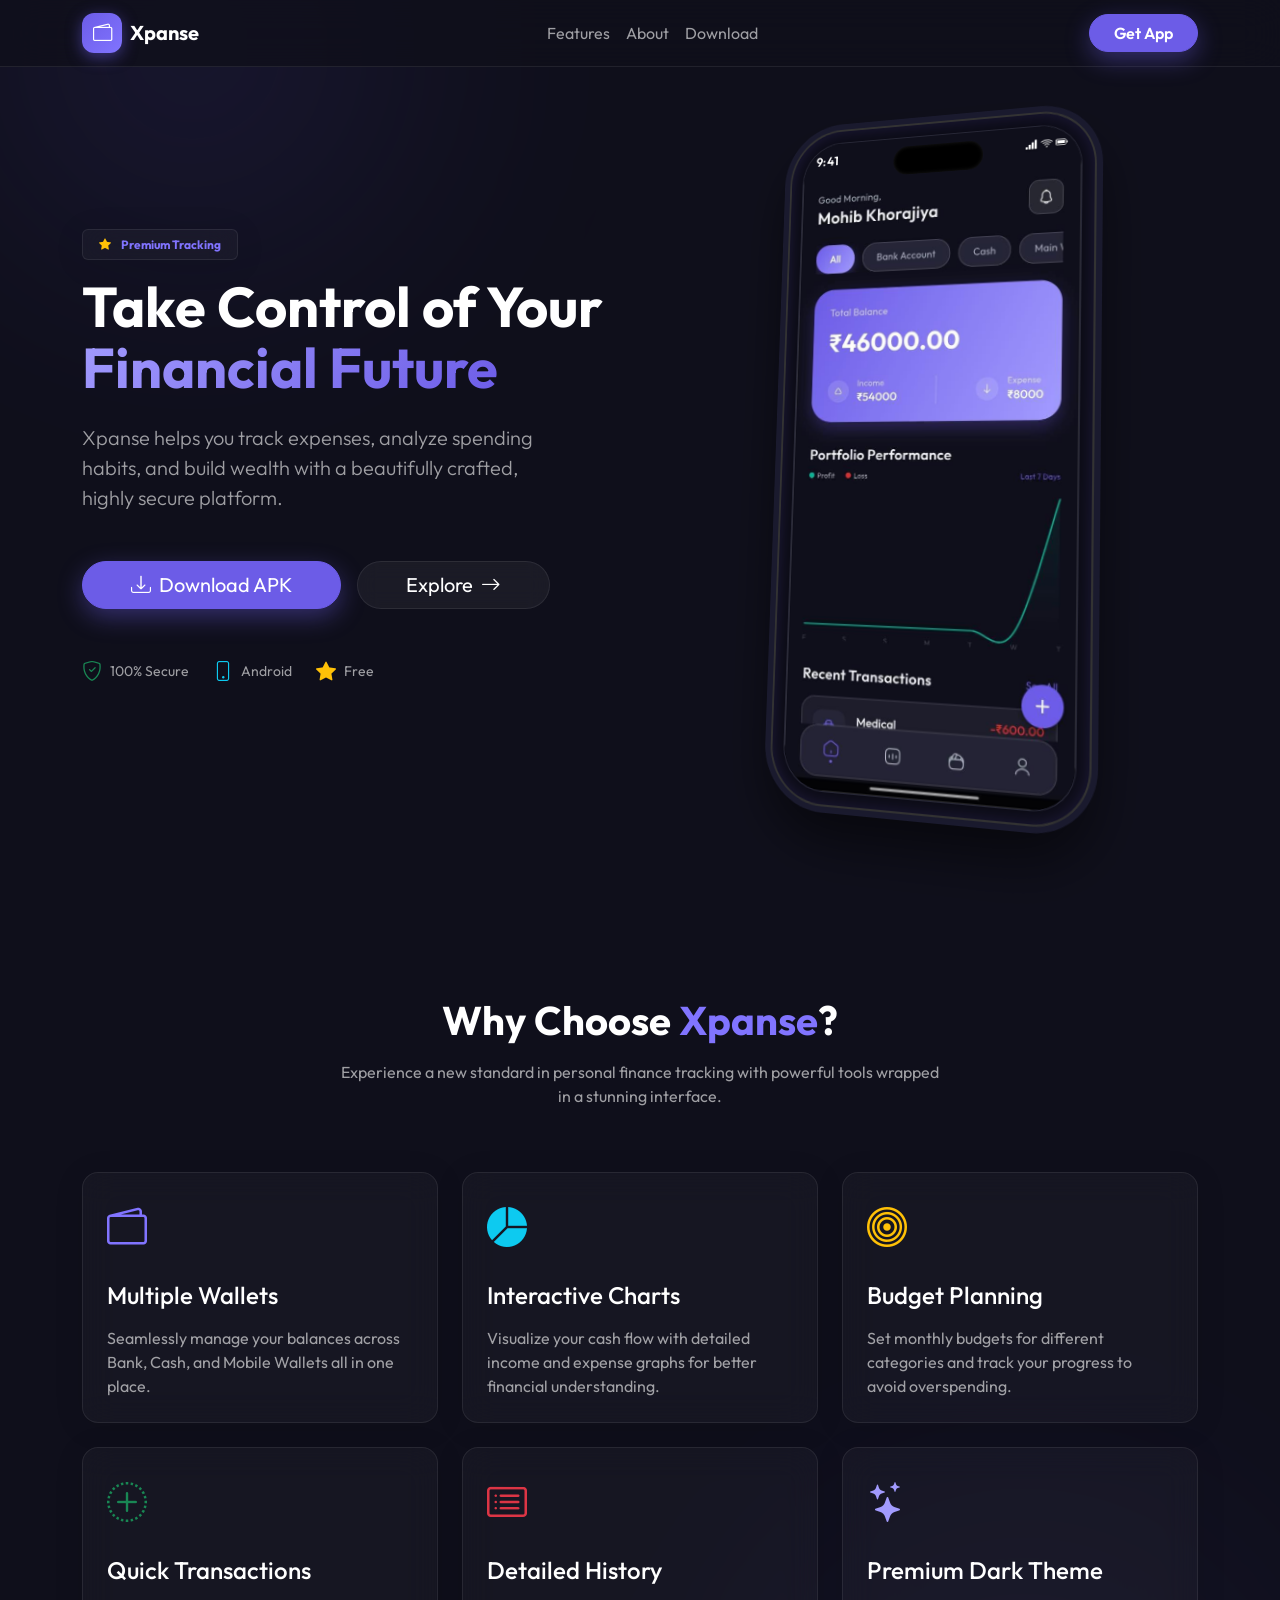
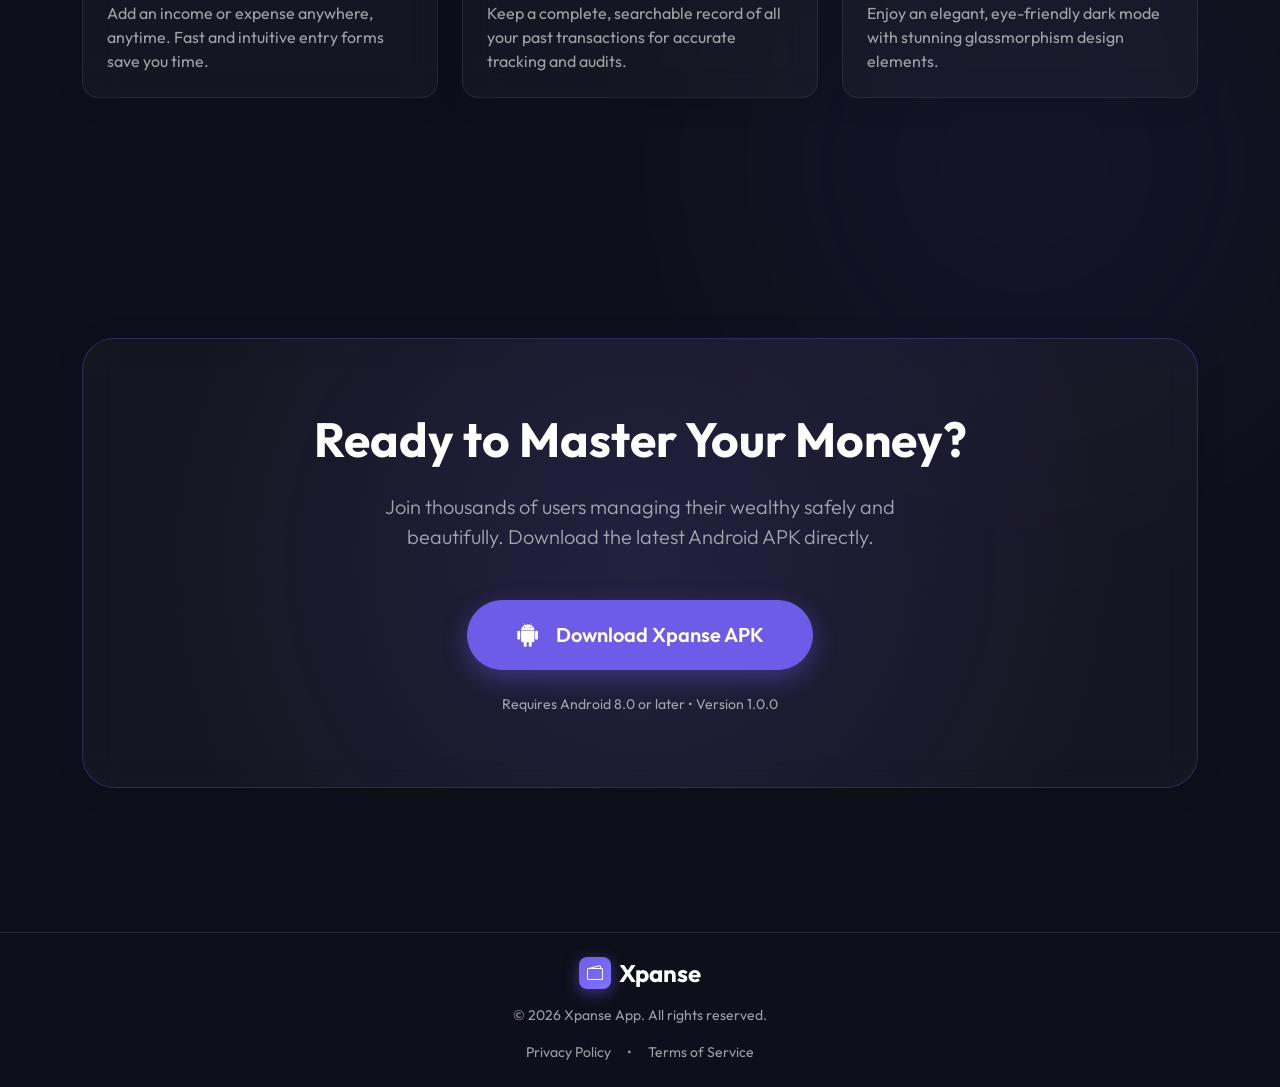
==== index.html @ da86050f "some mobiile screen chenges" ====
<!DOCTYPE html>
<html lang="en">

<head>
    <meta charset="UTF-8">
    <meta name="viewport" content="width=device-width, initial-scale=1.0">
    <title>Xpanse - Premium Expense Tracker</title>
    <meta name="description"
        content="Download Xpanse - The ultimate secure, dark-themed, glassmorphic expense tracker app.">

    <!-- Google Fonts -->
    <link rel="preconnect" href="https://fonts.googleapis.com">
    <link rel="preconnect" href="https://fonts.gstatic.com" crossorigin>
    <link href="https://fonts.googleapis.com/css2?family=Outfit:wght@300;400;500;600;700;800&display=swap"
        rel="stylesheet">

    <!-- Bootstrap CSS -->
    <link href="https://cdn.jsdelivr.net/npm/bootstrap@5.3.2/dist/css/bootstrap.min.css" rel="stylesheet">

    <!-- Bootstrap Icons -->
    <link rel="stylesheet" href="https://cdn.jsdelivr.net/npm/bootstrap-icons@1.11.1/font/bootstrap-icons.css">

    <!-- Custom CSS -->
    <link rel="stylesheet" href="style.css">
</head>

<body>

    <!-- Ambient Background Effects -->
    <div class="ambient-glow glow-1"></div>
    <div class="ambient-glow glow-2"></div>

    <!-- Navbar -->
    <nav class="navbar navbar-expand-lg navbar-dark fixed-top glass-navbar">
        <div class="container">
            <a class="navbar-brand fw-bold text-white d-flex align-items-center gap-2" href="#">
                <div class="brand-icon">
                    <i class="bi bi-wallet2"></i>
                </div>
                Xpanse
            </a>
            <button class="navbar-toggler custom-toggler" type="button" data-bs-toggle="collapse"
                data-bs-target="#navbarNav">
                <i class="bi bi-list text-white fs-3"></i>
            </button>
            <div class="collapse navbar-collapse" id="navbarNav">
                <ul class="navbar-nav mx-auto">
                    <li class="nav-item">
                        <a class="nav-link text-white-50 hover-white" href="#features">Features</a>
                    </li>
                    <li class="nav-item">
                        <a class="nav-link text-white-50 hover-white" href="#about">About</a>
                    </li>
                    <li class="nav-item">
                        <a class="nav-link text-white-50 hover-white" href="#download">Download</a>
                    </li>
                </ul>
                <a href="#download" class="btn btn-primary btn-glow rounded-pill px-4 fw-semibold">Get App</a>
            </div>
        </div>
    </nav>

    <!-- Hero Section -->
    <section class="hero-section d-flex align-items-center">
        <div class="container pt-5 mt-5">
            <div class="row align-items-center g-5">
                <div class="col-lg-6 hero-content reveal-left">
                    <span class="badge glass-badge mb-3 px-3 py-2 text-primary-accent"><i
                            class="bi bi-star-fill text-warning me-2"></i> Premium Tracking</span>
                    <h1 class="display-4 fw-bolder text-white mb-4 line-height-tight">
                        Take Control of Your <span class="text-gradient">Financial Future</span>
                    </h1>
                    <p class="lead text-white-50 mb-5 pe-lg-5">
                        Xpanse helps you track expenses, analyze spending habits, and build wealth with a beautifully
                        crafted, highly secure platform.
                    </p>
                    <div class="d-flex flex-wrap gap-3">
                        <a href="Xpanse Apk file/Xpanse.apk" download="Xpanse.apk"
                            class="btn btn-primary btn-glow btn-lg rounded-pill px-5 d-flex align-items-center gap-2">
                            <i class="bi bi-download"></i> Download APK
                        </a>
                        <a href="#features"
                            class="btn btn-glass btn-lg rounded-pill px-5 d-flex align-items-center gap-2 text-white">
                            Explore <i class="bi bi-arrow-right"></i>
                        </a>
                    </div>
                    <div class="mt-5 d-flex align-items-center gap-4 text-white-50 small">
                        <div class="d-flex align-items-center gap-2">
                            <i class="bi bi-shield-check fs-5 text-success"></i> 100% Secure
                        </div>
                        <div class="d-flex align-items-center gap-2">
                            <i class="bi bi-phone fs-5 text-info"></i> Android
                        </div>
                        <div class="d-flex align-items-center gap-2">
                            <i class="bi bi-star-fill fs-5 text-warning"></i> Free
                        </div>
                    </div>
                </div>

                <div class="col-lg-6 hero-mockup reveal-right">
                    <!-- CSS Mockup Phone -->
                    <div class="phone-mockup mx-auto">
                        <div class="phone-screen glass-card d-flex flex-column">
                            <!-- iOS Status Bar - 3 column layout: Time | [Island Gap] | Icons -->
                            <div class="ios-status-bar position-absolute w-100 top-0 start-0 z-3">
                                <span class="sb-time fw-semibold text-white">9:41</span>
                                <span class="sb-island-gap"></span>
                                <div class="sb-icons d-flex align-items-center gap-1 text-white">
                                    <i class="bi bi-reception-4"></i>
                                    <i class="bi bi-wifi"></i>
                                    <i class="bi bi-battery-full"></i>
                                </div>
                            </div>
                            <!-- Slideshow Container -->
                            <div class="slideshow-container w-100 h-100 position-relative">
                                <img src="Xpanse.photos/1page.jpeg" alt="Dashboard"
                                    class="mockup-img active w-100 h-100 object-fit-cover position-absolute top-0 start-0">
                                <img src="Xpanse.photos/2page.jpeg" alt="Analytics"
                                    class="mockup-img w-100 h-100 object-fit-cover position-absolute top-0 start-0">
                                <img src="Xpanse.photos/3page.jpeg" alt="Transactions"
                                    class="mockup-img w-100 h-100 object-fit-cover position-absolute top-0 start-0">
                                <img src="Xpanse.photos/4page.jpeg" alt="Settings"
                                    class="mockup-img w-100 h-100 object-fit-cover position-absolute top-0 start-0">
                            </div>
                        </div>
                    </div>
                </div>
            </div>
        </div>
    </section>

    <!-- Features Section -->
    <section id="features" class="py-5">
        <div class="container py-5">
            <div class="text-center mb-5 reveal-up">
                <h2 class="display-6 fw-bold text-white mb-3">Why Choose <span
                        class="text-primary-accent">Xpanse</span>?</h2>
                <p class="text-white-50 mx-auto" style="max-width: 600px;">Experience a new standard in personal finance
                    tracking with powerful tools wrapped in a stunning interface.</p>
            </div>

            <div class="row g-4 pt-3">
                <!-- Feature 1 -->
                <div class="col-md-6 col-lg-4 reveal-up" style="transition-delay: 100ms;">
                    <div class="glass-card feature-card h-100 p-4 rounded-4">
                        <div class="feature-icon mb-4 text-primary-accent">
                            <i class="bi bi-wallet2"></i>
                        </div>
                        <h4 class="text-white mb-3">Multiple Wallets</h4>
                        <p class="text-white-50 mb-0">Seamlessly manage your balances across Bank, Cash, and Mobile
                            Wallets all in one place.</p>
                    </div>
                </div>

                <!-- Feature 2 -->
                <div class="col-md-6 col-lg-4 reveal-up" style="transition-delay: 200ms;">
                    <div class="glass-card feature-card h-100 p-4 rounded-4">
                        <div class="feature-icon mb-4 text-info">
                            <i class="bi bi-pie-chart-fill"></i>
                        </div>
                        <h4 class="text-white mb-3">Interactive Charts</h4>
                        <p class="text-white-50 mb-0">Visualize your cash flow with detailed income and expense graphs
                            for better financial understanding.</p>
                    </div>
                </div>

                <!-- Feature 3 -->
                <div class="col-md-6 col-lg-4 reveal-up" style="transition-delay: 300ms;">
                    <div class="glass-card feature-card h-100 p-4 rounded-4">
                        <div class="feature-icon mb-4 text-warning">
                            <i class="bi bi-bullseye"></i>
                        </div>
                        <h4 class="text-white mb-3">Budget Planning</h4>
                        <p class="text-white-50 mb-0">Set monthly budgets for different categories and track your
                            progress to avoid overspending.</p>
                    </div>
                </div>

                <!-- Feature 4 -->
                <div class="col-md-6 col-lg-4 reveal-up" style="transition-delay: 400ms;">
                    <div class="glass-card feature-card h-100 p-4 rounded-4">
                        <div class="feature-icon mb-4 text-success">
                            <i class="bi bi-plus-circle-dotted"></i>
                        </div>
                        <h4 class="text-white mb-3">Quick Transactions</h4>
                        <p class="text-white-50 mb-0">Add an income or expense anywhere, anytime. Fast and intuitive
                            entry forms save you time.</p>
                    </div>
                </div>

                <!-- Feature 5 -->
                <div class="col-md-6 col-lg-4 reveal-up" style="transition-delay: 500ms;">
                    <div class="glass-card feature-card h-100 p-4 rounded-4">
                        <div class="feature-icon mb-4 text-danger">
                            <i class="bi bi-card-list"></i>
                        </div>
                        <h4 class="text-white mb-3">Detailed History</h4>
                        <p class="text-white-50 mb-0">Keep a complete, searchable record of all your past transactions
                            for accurate tracking and audits.</p>
                    </div>
                </div>

                <!-- Feature 6 -->
                <div class="col-md-6 col-lg-4 reveal-up" style="transition-delay: 600ms;">
                    <div class="glass-card feature-card h-100 p-4 rounded-4">
                        <div class="feature-icon mb-4 text-purple">
                            <i class="bi bi-stars"></i>
                        </div>
                        <h4 class="text-white mb-3">Premium Dark Theme</h4>
                        <p class="text-white-50 mb-0">Enjoy an elegant, eye-friendly dark mode with stunning
                            glassmorphism design elements.</p>
                    </div>
                </div>
            </div>
        </div>
    </section>

    <!-- Download Section -->
    <section id="download" class="py-5 my-5">
        <div class="container py-5 text-center reveal-up">
            <div class="glass-card p-5 rounded-5 position-relative overflow-hidden download-card">
                <div class="glow-bg position-absolute"></div>
                <div class="position-relative z-1 pt-4 pb-4">
                    <h2 class="display-5 fw-bold text-white mb-4">Ready to Master Your Money?</h2>
                    <p class="text-white-50 lead mx-auto mb-5" style="max-width: 600px;">
                        Join thousands of users managing their wealthy safely and beautifully. Download the latest
                        Android APK directly.
                    </p>
                    <!-- Download Link (Place your Xpanse.apk in the same folder) -->
                    <a href="Xpanse Apk file/Xpanse.apk"
                        class="btn btn-primary btn-glow btn-lg rounded-pill px-5 py-3 fs-5 fw-semibold d-inline-flex align-items-center gap-3"
                        download="Xpanse.apk">
                        <i class="bi bi-android2 fs-4"></i> Download Xpanse APK
                    </a>
                    <p class="text-white-50 small mt-4 mb-0">Requires Android 8.0 or later • Version 1.0.0</p>
                </div>
            </div>
        </div>
    </section>

    <!-- Footer -->
    <footer class="py-4 border-top border-white-10">
        <div class="container text-center">
            <div class="d-flex align-items-center justify-content-center gap-2 mb-3">
                <div class="brand-icon small">
                    <i class="bi bi-wallet2"></i>
                </div>
                <h4 class="text-white fw-bold mb-0">Xpanse</h4>
            </div>
            <p class="text-white-50 mb-3 small">&copy;
                <script>document.write(new Date().getFullYear())</script> Xpanse App. All rights reserved.
            </p>
            <div class="d-flex justify-content-center gap-3">
                <a href="#" class="text-white-50 hover-white text-decoration-none small">Privacy Policy</a>
                <span class="text-white-50 small">•</span>
                <a href="#" class="text-white-50 hover-white text-decoration-none small">Terms of Service</a>
            </div>
        </div>
    </footer>

    <!-- Bootstrap JS Bundle -->
    <script src="https://cdn.jsdelivr.net/npm/bootstrap@5.3.2/dist/js/bootstrap.bundle.min.js"></script>

    <!-- Custom JS -->
    <script src="script.js"></script>
</body>

</html>
---- style.css ----
/* 
   Xpanse Theme Custom CSS 
   - Dark Theme with Glassmorphism
   - Primary: #6C5CE7
   - Background: #0F0F1B
*/

:root {
    --primary: #6C5CE7;
    --primary-rgb: 108, 92, 231;
    --primary-accent: #8174ff;
    --bg-color: #0F0F1B;
    --card-bg: rgba(255, 255, 255, 0.03);
    --card-border: rgba(255, 255, 255, 0.08);
    --text-main: #FFFFFF;
    --text-muted: rgba(255, 255, 255, 0.6);

    --success: #00b894;
    --danger: #d63031;
    --warning: #fdcb6e;
    --info: #00cec9;
    --purple: #a29bfe;
}

body {
    background-color: var(--bg-color);
    color: var(--text-main);
    font-family: 'Outfit', sans-serif;
    overflow-x: hidden;
    position: relative;
    scroll-behavior: smooth;
}

/* Ambient Glow Effects */
.ambient-glow {
    position: absolute;
    border-radius: 50%;
    filter: blur(120px);
    z-index: -1;
    opacity: 0.5;
    pointer-events: none;
}

.glow-1 {
    top: -10%;
    left: -10%;
    width: 50vw;
    height: 50vw;
    background: radial-gradient(circle, rgba(108, 92, 231, 0.3) 0%, rgba(15, 15, 27, 0) 70%);
}

.glow-2 {
    bottom: 20%;
    right: -10%;
    width: 60vw;
    height: 60vw;
    background: radial-gradient(circle, rgba(108, 92, 231, 0.2) 0%, rgba(15, 15, 27, 0) 70%);
}

/* Typography & Helpers */
.text-primary-accent {
    color: var(--primary-accent) !important;
}

.text-purple {
    color: var(--purple) !important;
}

.bg-primary-subtle {
    background-color: rgba(108, 92, 231, 0.1) !important;
}

.bg-success-subtle {
    background-color: rgba(0, 184, 148, 0.1) !important;
}

.bg-danger-subtle {
    background-color: rgba(214, 48, 49, 0.1) !important;
}

.bg-purple-subtle {
    background-color: rgba(162, 155, 254, 0.1) !important;
}

.text-gradient {
    background: linear-gradient(135deg, #a29bfe 0%, var(--primary) 100%);
    -webkit-background-clip: text;
    -webkit-text-fill-color: transparent;
    background-clip: text;
}

.line-height-tight {
    line-height: 1.1;
}

.hover-white:hover {
    color: #fff !important;
}

.text-white-50 {
    color: var(--text-muted) !important;
}

.border-white-10 {
    border-color: rgba(255, 255, 255, 0.1) !important;
}

/* Buttons & Glass Elements */
.btn-primary {
    background-color: var(--primary);
    border-color: var(--primary);
}

.btn-primary:hover {
    background-color: var(--primary-accent);
    border-color: var(--primary-accent);
    transform: translateY(-2px);
}

.btn-glow {
    box-shadow: 0 8px 25px rgba(var(--primary-rgb), 0.4);
    transition: all 0.3s cubic-bezier(0.25, 0.8, 0.25, 1);
}

.btn-glow:hover {
    box-shadow: 0 12px 35px rgba(var(--primary-rgb), 0.6);
}

.btn-glass {
    background: rgba(255, 255, 255, 0.05);
    backdrop-filter: blur(10px);
    border: 1px solid var(--card-border);
    transition: all 0.3s ease;
}

.btn-glass:hover {
    background: rgba(255, 255, 255, 0.1);
    transform: translateY(-2px);
}

.glass-navbar {
    background: rgba(15, 15, 27, 0.8);
    backdrop-filter: blur(20px);
    border-bottom: 1px solid var(--card-border);
    transition: all 0.3s ease;
}

.glass-card,
.glass-panel,
.glass-badge {
    background: var(--card-bg);
    backdrop-filter: blur(16px);
    -webkit-backdrop-filter: blur(16px);
    border: 1px solid var(--card-border);
    box-shadow: 0 4px 30px rgba(0, 0, 0, 0.1);
}

.brand-icon {
    width: 40px;
    height: 40px;
    border-radius: 12px;
    background: linear-gradient(135deg, var(--primary) 0%, var(--primary-accent) 100%);
    display: flex;
    align-items: center;
    justify-content: center;
    font-size: 1.2rem;
    color: white;
    box-shadow: 0 4px 15px rgba(var(--primary-rgb), 0.5);
}

.brand-icon.small {
    width: 32px;
    height: 32px;
    font-size: 1rem;
    border-radius: 8px;
}

/* Feature Cards */
.feature-card {
    transition: all 0.4s cubic-bezier(0.25, 0.8, 0.25, 1);
    cursor: default;
}

.feature-card:hover {
    transform: translateY(-10px);
    border-color: rgba(var(--primary-rgb), 0.3);
    background: rgba(255, 255, 255, 0.05);
    box-shadow: 0 15px 35px rgba(var(--primary-rgb), 0.15);
}

.feature-icon {
    font-size: 2.5rem;
}

/* Icons */
.icon-box {
    width: 48px;
    height: 48px;
    border-radius: 14px;
    display: flex;
    align-items: center;
    justify-content: center;
    font-size: 1.3rem;
}

.icon-box-small {
    width: 32px;
    height: 32px;
    border-radius: 10px;
    display: flex;
    align-items: center;
    justify-content: center;
    font-size: 1rem;
}

/* iPhone 16 Pro Mockup Styling */
.hero-section {
    min-height: 100vh;
    padding-bottom: 5rem;
}

.phone-mockup {
    position: relative;
    /* Adjusted aspect ratio for iPhone (approx 19.5:9) */
    width: 320px;
    height: 693px;
    border-radius: 55px;
    /* Softer radius for newer iPhones */
    background-color: #0b0b14;
    padding: 12px;
    box-shadow:
        0 0 0 2px #333,
        0 0 0 8px #1a1a2e,
        0 30px 60px rgba(0, 0, 0, 0.6),
        inset 0 0 20px rgba(108, 92, 231, 0.2);
    transform: perspective(1000px) rotateY(-15deg) rotateX(5deg);
    transform-style: preserve-3d;
    transition: transform 0.5s ease;
}

.phone-mockup:hover {
    transform: perspective(1000px) rotateY(0deg) rotateX(0deg);
}

/* Dynamic Island / Notch for iPhone 16 Pro */
.phone-mockup::before {
    content: '';
    position: absolute;
    top: 22px;
    /* Set inside screen slightly */
    left: 50%;
    transform: translateX(-50%);
    width: 95px;
    height: 30px;
    background: #000;
    border-radius: 20px;
    z-index: 10;
    box-shadow: inset 0px 0px 4px rgba(255, 255, 255, 0.1);
}

.phone-screen {
    width: 100%;
    height: 100%;
    border-radius: 43px;
    /* Slightly inner curve fitting the outer bezel */
    overflow: hidden;
    background: #151525;
    position: relative;
    display: flex;
    align-items: center;
    justify-content: center;
}

/* iOS Status Bar - 3-column grid: Time | Island Gap | Icons */
.ios-status-bar {
    z-index: 20;
    pointer-events: none;
    background-color: #0F0F1B;
    height: 38px;
    display: grid;
    grid-template-columns: 1fr auto 1fr;
    align-items: center;
    padding: 0 14px;
}

/* Left: Time */
.sb-time {
    font-size: 0.82rem;
    text-align: left;
    letter-spacing: 0.03em;
}

/* Center: Empty space reserved for Dynamic Island */
.sb-island-gap {
    width: 96px;
    /* wider than the ::before notch (95px) */
    display: block;
}

/* Right: Network / WiFi / Battery */
.sb-icons {
    justify-content: flex-end;
    font-size: 0.72rem;
    gap: 3px !important;
}

.sb-icons i {
    font-size: 0.78rem;
    filter: drop-shadow(0 1px 1px rgba(0, 0, 0, 0.4));
}

/* Slideshow Container */
.slideshow-container {
    border-radius: 43px;
    /* Match inner screen curve */
    overflow: hidden;
    background: #000;
    /* Behind images just in case */
    display: flex;
}

.mockup-img {
    opacity: 0;
    transition: opacity 1s cubic-bezier(0.25, 0.8, 0.25, 1);
    z-index: 1;
    object-fit: cover !important;
    height: calc(100% - 32px) !important;
    /* Scale down height by notch */
    top: 32px !important;
    /* Push image down below the notch/bar */
    border-bottom-left-radius: 43px;
    border-bottom-right-radius: 43px;
}

.mockup-img.active {
    opacity: 1;
    z-index: 2;
}

.profile-pic {
    width: 45px;
    height: 45px;
    border-radius: 50%;
    background: url('https://i.pravatar.cc/100') center/cover;
    border: 2px solid var(--primary);
}

.app-content {
    background: #0b0b14;
    overflow-y: auto;
}

.transaction-item {
    padding: 12px;
    border-radius: 16px;
    background: rgba(255, 255, 255, 0.02);
    border: 1px solid transparent;
    transition: all 0.3s ease;
}

.transaction-item:active {
    background: rgba(255, 255, 255, 0.05);
    border-color: var(--card-border);
}

.app-nav {
    background: rgba(21, 21, 37, 0.95);
    backdrop-filter: blur(10px);
    border-top: 1px solid var(--card-border);
    position: relative;
    z-index: 5;
}

.nav-fab {
    width: 50px;
    height: 50px;
    border-radius: 50%;
    background: var(--primary);
    display: flex;
    align-items: center;
    justify-content: center;
    margin-top: -20px;
    cursor: pointer;
}

.shadow-glow {
    box-shadow: 0 5px 20px rgba(var(--primary-rgb), 0.5);
}

/* Download Card */
.download-card {
    border-color: rgba(108, 92, 231, 0.3) !important;
}

.download-card .glow-bg {
    top: 50%;
    left: 50%;
    transform: translate(-50%, -50%);
    width: 100%;
    height: 100%;
    background: radial-gradient(circle, rgba(108, 92, 231, 0.15) 0%, rgba(15, 15, 27, 0) 80%);
    z-index: 0;
}

/* Scroll Animations */
.reveal-up {
    opacity: 0;
    transform: translateY(40px);
    transition: all 0.8s cubic-bezier(0.25, 0.8, 0.25, 1);
}

.reveal-left {
    opacity: 0;
    transform: translateX(-40px);
    transition: all 0.8s cubic-bezier(0.25, 0.8, 0.25, 1);
}

.reveal-right {
    opacity: 0;
    transform: translateX(40px);
    transition: all 0.8s cubic-bezier(0.25, 0.8, 0.25, 1);
}

.reveal-up.active,
.reveal-left.active,
.reveal-right.active {
    opacity: 1;
    transform: translate(0);
}

/* Custom Toggler */
.custom-toggler {
    border: 1px solid rgba(255, 255, 255, 0.2) !important;
    background: rgba(255, 255, 255, 0.05) !important;
    padding: 4px 8px !important;
    border-radius: 8px !important;
    box-shadow: none !important;
}

.custom-toggler:active,
.custom-toggler:focus {
    background: rgba(255, 255, 255, 0.1) !important;
}

/* Responsive adjustments */

/* Large tablets and smaller desktops (< 1200px) */
@media (max-width: 1199px) {
    .phone-mockup {
        width: 290px;
        height: 628px;
    }
}

/* Tablets and below (< 992px) */
@media (max-width: 991px) {
    .hero-section {
        text-align: center;
        padding-top: 1rem;
        padding-bottom: 1rem;
        min-height: auto;
    }

    .hero-content .d-flex {
        justify-content: center;
    }

    .hero-content .mt-5.d-flex {
        justify-content: center;
        flex-wrap: wrap;
        gap: 1rem !important;
    }

    .hero-content p.lead {
        max-width: 520px;
        margin-left: auto;
        margin-right: auto;
    }

    .hero-mockup {
        display: flex;
        justify-content: center;
    }

    .phone-mockup {
        margin-top: 2rem;
        width: 260px;
        height: 563px;
        transform: perspective(1000px) rotateY(0deg) rotateX(0deg) !important;
    }

    .phone-mockup::before {
        width: 80px;
        height: 26px;
        top: 19px;
        border-radius: 16px;
    }

    .ios-status-bar {
        height: 30px;
    }

    .phone-mockup:hover {
        transform: none !important;
    }
}

/* Large mobile phones (< 768px) */
@media (max-width: 767px) {
    .hero-section {
        min-height: auto;
        padding-top: 1rem;
        padding-bottom: 2rem;
    }

    h1.display-4 {
        font-size: 2.2rem;
    }

    .hero-content .btn-lg {
        padding-left: 1.5rem !important;
        padding-right: 1.5rem !important;
        font-size: 0.95rem;
    }

    .phone-mockup {
        width: 240px;
        height: 520px;
        border-radius: 42px;
        padding: 8px;
        /* Balanced realistic border */
        box-shadow:
            0 0 0 2px #333,
            0 20px 40px rgba(0, 0, 0, 0.4);
        background: #000;
    }

    .phone-mockup::before {
        width: 72px;
        height: 22px;
        top: 17px;
        border-radius: 13px;
    }

    .ios-status-bar {
        height: 28px;
    }

    .ios-status-bar .time,
    .ios-status-bar .status-icons {
        font-size: 0.7rem;
    }

    .mockup-img {
        top: 28px !important;
        height: calc(100% - 28px) !important;
    }

    .phone-screen {
        border-radius: 33px;
    }

    .slideshow-container {
        border-radius: 33px;
    }

    /* Features section */
    .feature-card {
        padding: 1.5rem !important;
    }

    .feature-icon {
        font-size: 2rem;
    }

    /* Download section */
    #download .glass-card {
        padding: 2.5rem 1.5rem !important;
    }

    #download h2.display-5 {
        font-size: 1.8rem;
    }

    #download .btn-lg {
        font-size: 1rem;
        padding: 0.75rem 2rem !important;
    }

    /* Navbar */
    .navbar-collapse {
        background: rgba(15, 15, 27, 0.97);
        backdrop-filter: blur(20px);
        padding: 1.5rem;
        border-radius: 16px;
        margin-top: 0.75rem;
        border: 1px solid rgba(255, 255, 255, 0.08);
    }

    .navbar-nav {
        margin-bottom: 1rem;
        gap: 0.25rem;
    }

    .navbar-nav .nav-link {
        padding: 0.5rem 1rem;
        border-radius: 8px;
    }

    .navbar-nav .nav-link:hover {
        background: rgba(255, 255, 255, 0.06);
    }
}

/* Small phones (< 480px) */
@media (max-width: 479px) {
    h1.display-4 {
        font-size: 1.9rem;
    }

    .hero-content .badge {
        font-size: 0.75rem;
    }

    .phone-mockup {
        width: 210px;
        height: 455px;
        border-radius: 35px;
        padding: 6px;
        /* Balanced border */
        box-shadow:
            0 0 0 1.5px #333,
            0 15px 30px rgba(0, 0, 0, 0.4);
        background: #000;
    }

    .phone-screen {
        border-radius: 32px;
    }

    .slideshow-container {
        border-radius: 32px;
    }

    .phone-mockup::before {
        width: 70px;
        height: 23px;
        top: 16px;
    }

    .ios-status-bar {
        height: 28px;
    }

    .mockup-img {
        top: 28px !important;
        height: calc(100% - 28px) !important;
    }

    /* Buttons stacked on very small screens */
    .hero-content .d-flex.flex-wrap {
        flex-direction: column;
        align-items: center;
    }

    .hero-content .btn {
        width: 100%;
        justify-content: center;
        max-width: 260px;
    }

    .brand-icon {
        width: 34px;
        height: 34px;
        font-size: 1rem;
    }
}
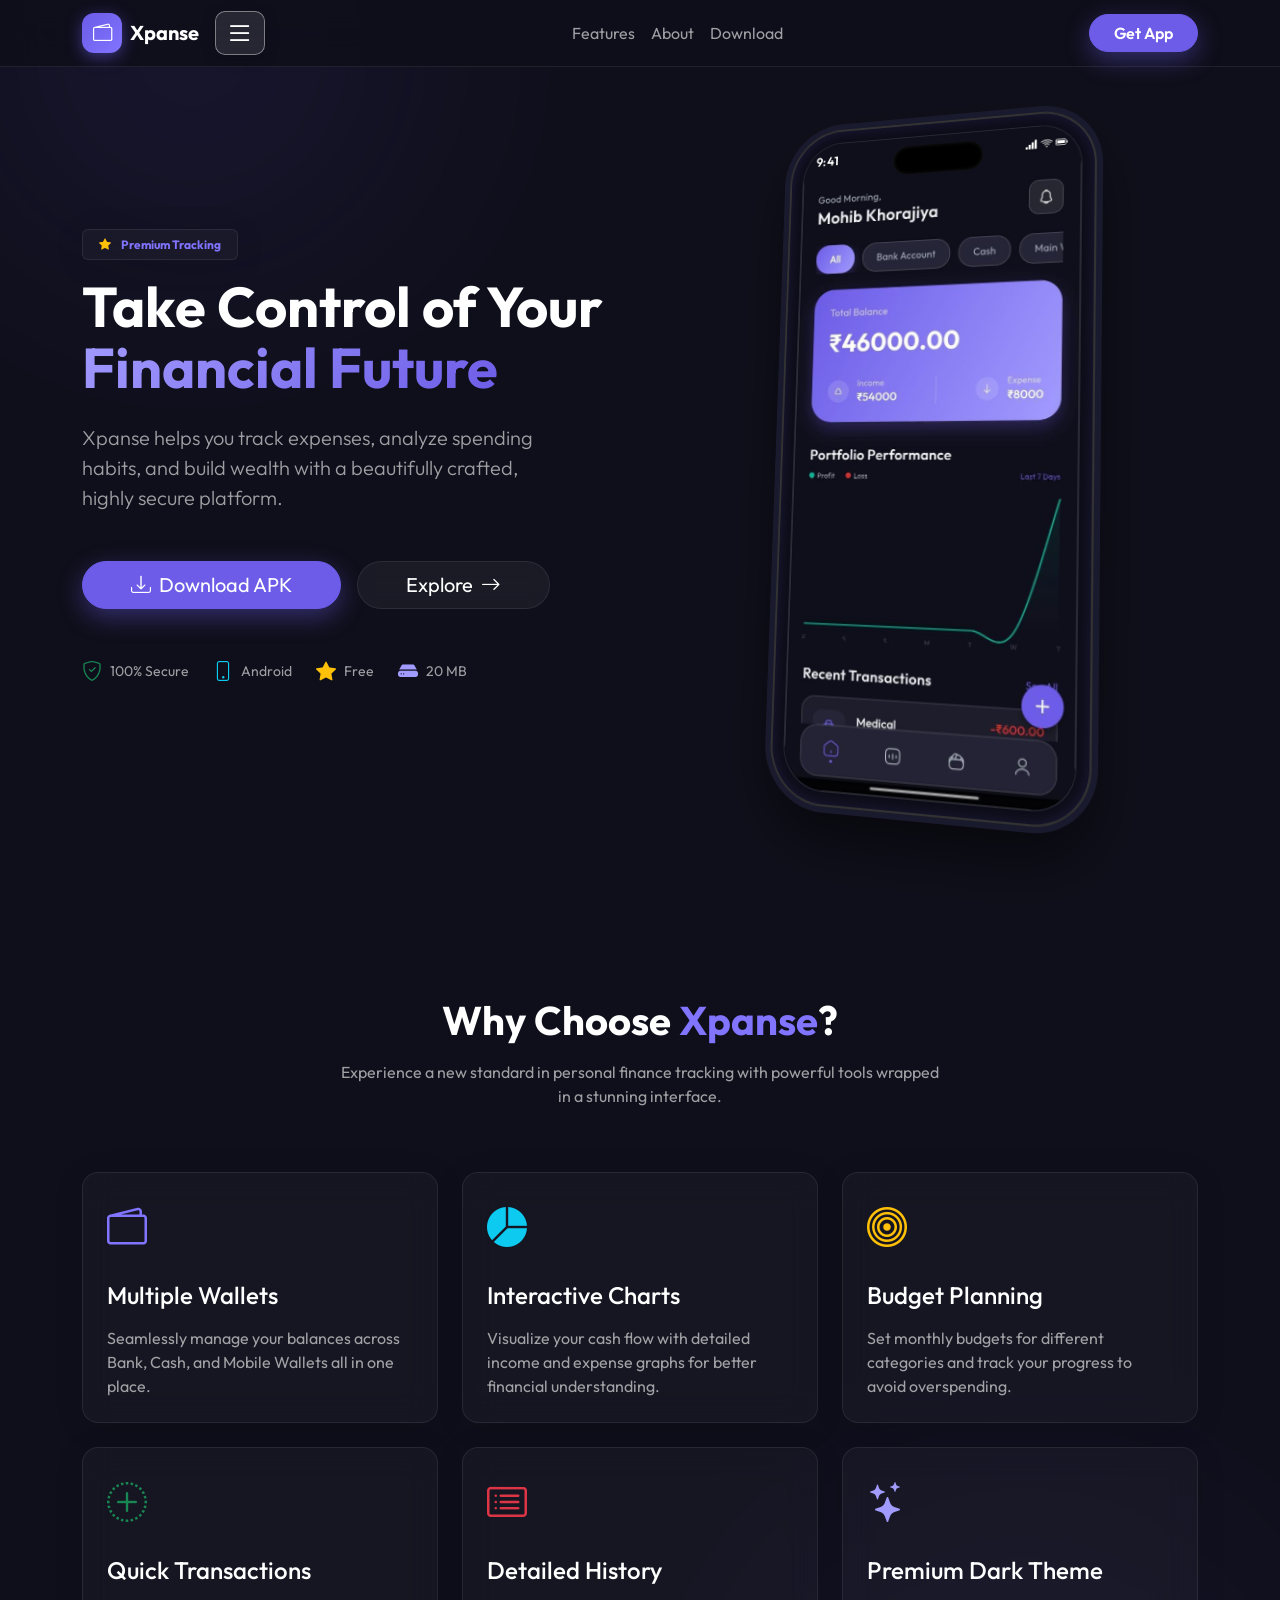
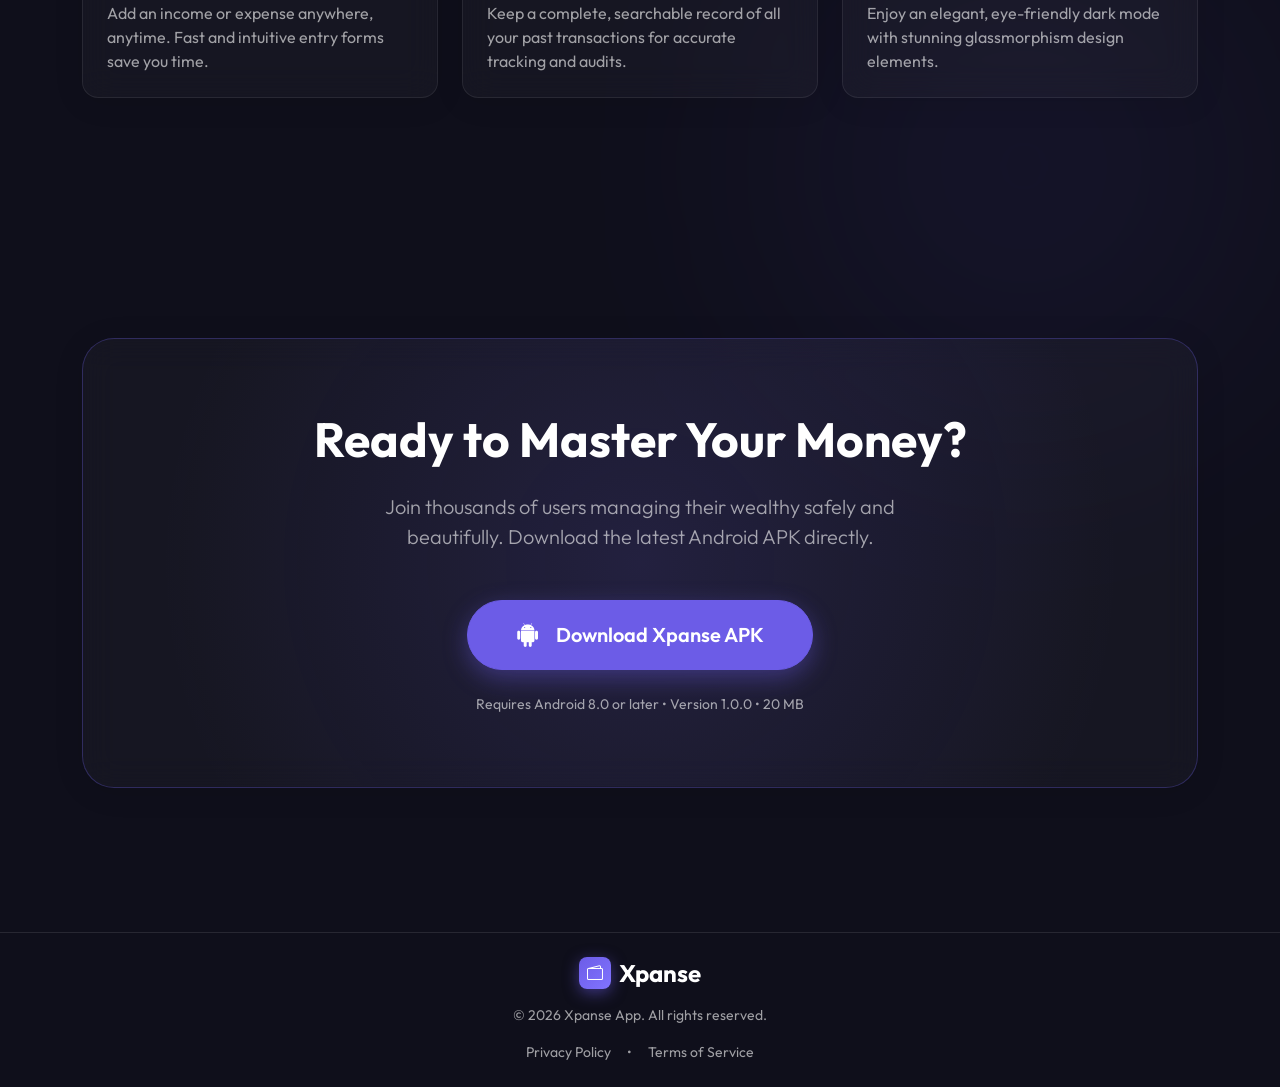
==== commit 31b6e35d: "some 3 line or mb issue fix" ====
--- a/index.html
+++ b/index.html
@@ -93,6 +93,9 @@
                         </div>
                         <div class="d-flex align-items-center gap-2">
                             <i class="bi bi-star-fill fs-5 text-warning"></i> Free
+                        </div>
+                        <div class="d-flex align-items-center gap-2">
+                            <i class="bi bi-hdd-fill fs-5 text-purple"></i> 20 MB
                         </div>
                     </div>
                 </div>
@@ -232,7 +235,7 @@
                         download="Xpanse.apk">
                         <i class="bi bi-android2 fs-4"></i> Download Xpanse APK
                     </a>
-                    <p class="text-white-50 small mt-4 mb-0">Requires Android 8.0 or later • Version 1.0.0</p>
+                    <p class="text-white-50 small mt-4 mb-0">Requires Android 8.0 or later • Version 1.0.0 • 20 MB</p>
                 </div>
             </div>
         </div>
--- a/style.css
+++ b/style.css
@@ -22,12 +22,21 @@
     --purple: #a29bfe;
 }
 
+html,
+body {
+    width: 100%;
+    margin: 0;
+    padding: 0;
+    overflow-x: hidden;
+    position: relative;
+    -webkit-overflow-scrolling: touch;
+    /* Smooth scroll for iOS */
+}
+
 body {
     background-color: var(--bg-color);
     color: var(--text-main);
     font-family: 'Outfit', sans-serif;
-    overflow-x: hidden;
-    position: relative;
     scroll-behavior: smooth;
 }
 
@@ -139,10 +148,15 @@
 }
 
 .glass-navbar {
-    background: rgba(15, 15, 27, 0.8);
+    background: rgba(15, 15, 27, 0.9) !important;
     backdrop-filter: blur(20px);
+    -webkit-backdrop-filter: blur(20px);
     border-bottom: 1px solid var(--card-border);
     transition: all 0.3s ease;
+    z-index: 10000 !important;
+    /* Ensure it stays on top */
+    width: 100% !important;
+    top: 0 !important;
 }
 
 .glass-card,
@@ -405,20 +419,16 @@
 /* Scroll Animations */
 .reveal-up {
     opacity: 0;
-    transform: translateY(40px);
-    transition: all 0.8s cubic-bezier(0.25, 0.8, 0.25, 1);
-}
-
-.reveal-left {
-    opacity: 0;
-    transform: translateX(-40px);
-    transition: all 0.8s cubic-bezier(0.25, 0.8, 0.25, 1);
-}
-
+    transform: translateY(30px);
+    transition: all 0.5s ease-out;
+}
+
+.reveal-left,
 .reveal-right {
     opacity: 0;
-    transform: translateX(40px);
-    transition: all 0.8s cubic-bezier(0.25, 0.8, 0.25, 1);
+    transform: translateY(20px);
+    /* Changed from translate X to Y on mobile/all to prevent overflow */
+    transition: all 0.5s ease-out;
 }
 
 .reveal-up.active,
@@ -428,18 +438,34 @@
     transform: translate(0);
 }
 
-/* Custom Toggler */
+/* Custom Toggler - Fixed visibility issues */
 .custom-toggler {
-    border: 1px solid rgba(255, 255, 255, 0.2) !important;
-    background: rgba(255, 255, 255, 0.05) !important;
-    padding: 4px 8px !important;
-    border-radius: 8px !important;
-    box-shadow: none !important;
+    border: 1px solid rgba(255, 255, 255, 0.4) !important;
+    background: rgba(255, 255, 255, 0.1) !important;
+    padding: 6px 10px !important;
+    border-radius: 10px !important;
+    box-shadow: 0 4px 15px rgba(0, 0, 0, 0.2) !important;
+    position: relative;
+    z-index: 9999 !important;
+    /* On top of everything */
+    display: flex !important;
+    align-items: center;
+    justify-content: center;
+    min-width: 44px;
+    min-height: 44px;
+}
+
+.custom-toggler .bi-list {
+    color: #ffffff !important;
+    font-size: 1.8rem;
+    /* Slightly larger for easier tapping */
+    display: block;
 }
 
 .custom-toggler:active,
 .custom-toggler:focus {
-    background: rgba(255, 255, 255, 0.1) !important;
+    background: rgba(255, 255, 255, 0.2) !important;
+    border-color: var(--primary) !important;
 }
 
 /* Responsive adjustments */
@@ -587,7 +613,25 @@
         padding: 0.75rem 2rem !important;
     }
 
-    /* Navbar */
+    /* Navbar adjustments to prevent toggler cutoff */
+    .navbar .container {
+        padding-left: 15px !important;
+        padding-right: 15px !important;
+    }
+
+    .navbar-brand {
+        font-size: 1.1rem !important;
+        max-width: 60%;
+        overflow: hidden;
+        text-overflow: ellipsis;
+        white-space: nowrap;
+    }
+
+    .custom-toggler {
+        margin-right: -5px;
+        /* Slight adjustment to pull it back from the edge */
+    }
+
     .navbar-collapse {
         background: rgba(15, 15, 27, 0.97);
         backdrop-filter: blur(20px);
@@ -620,6 +664,21 @@
 
     .hero-content .badge {
         font-size: 0.75rem;
+    }
+
+    .navbar .container {
+        padding-left: 8px !important;
+        padding-right: 8px !important;
+    }
+
+    .navbar-brand {
+        font-size: 0.95rem !important;
+        max-width: 55%;
+    }
+
+    .custom-toggler {
+        min-width: 38px;
+        min-height: 38px;
     }
 
     .phone-mockup {
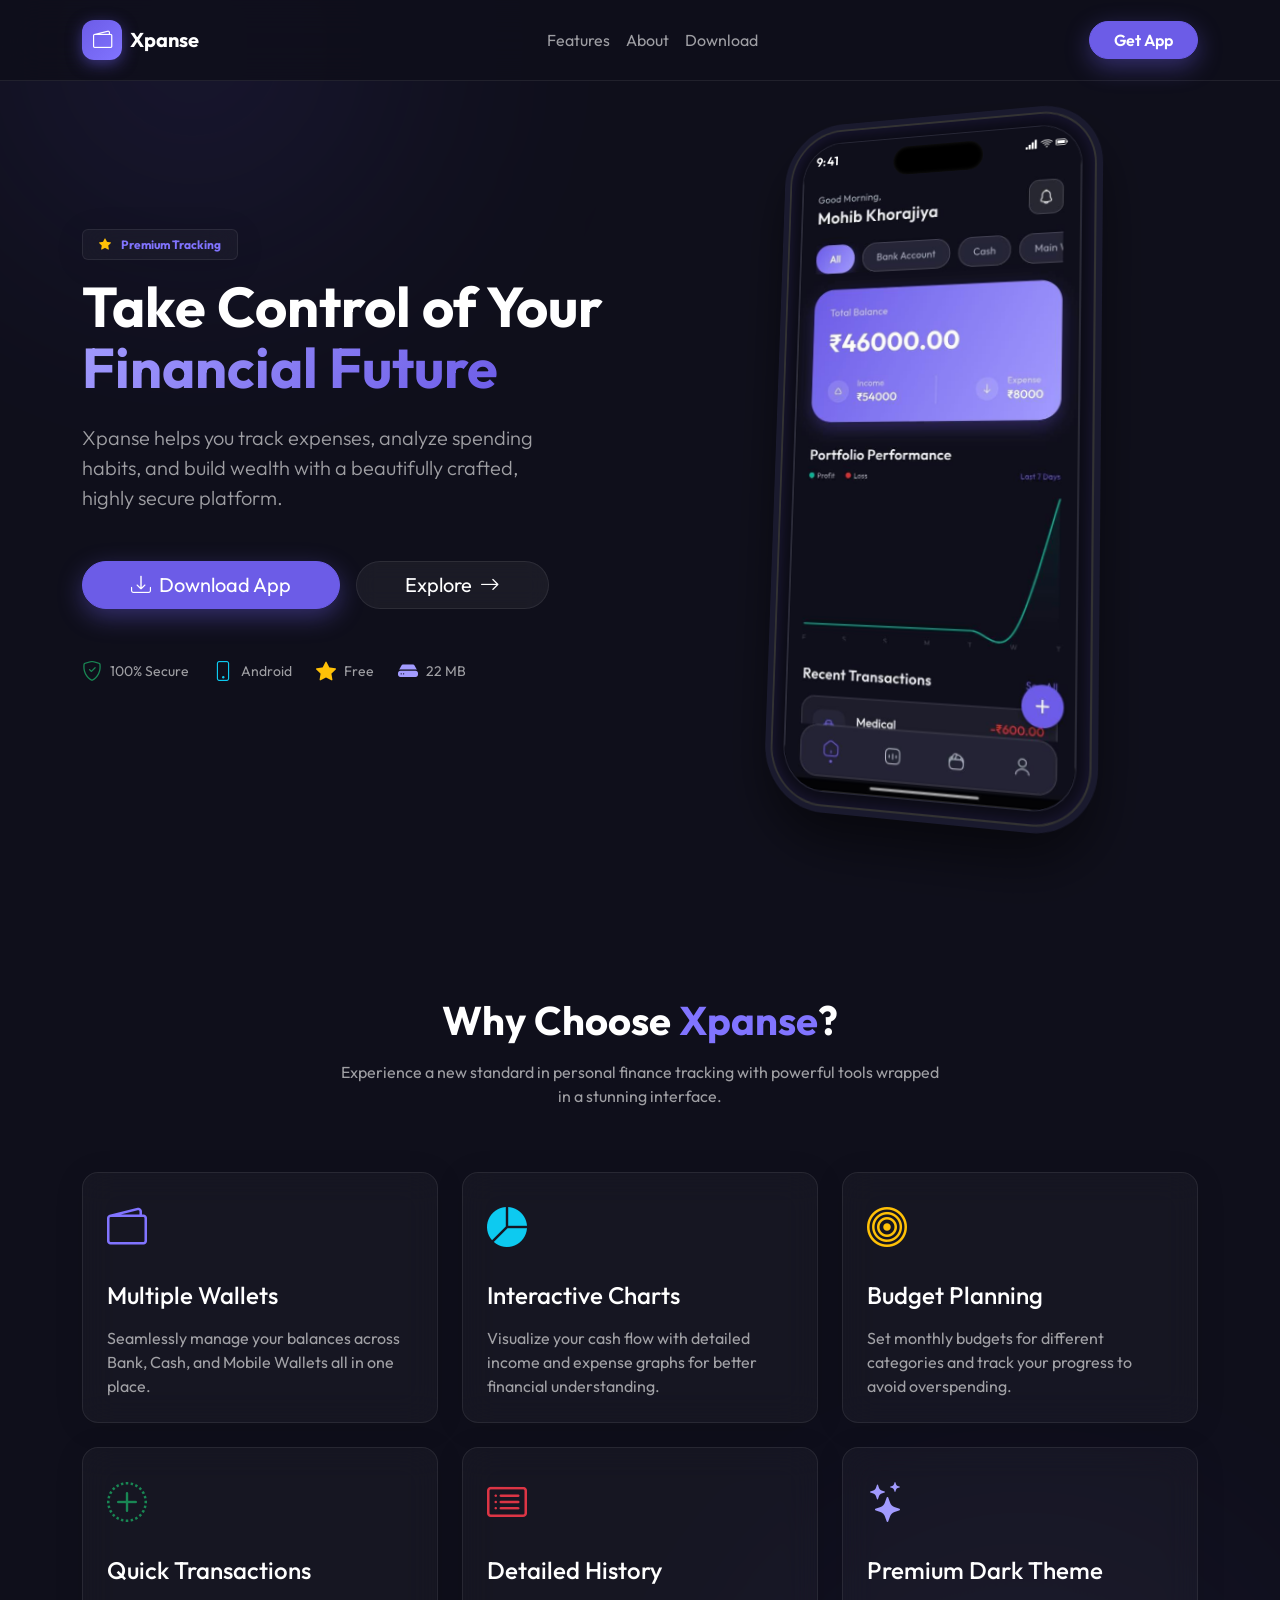
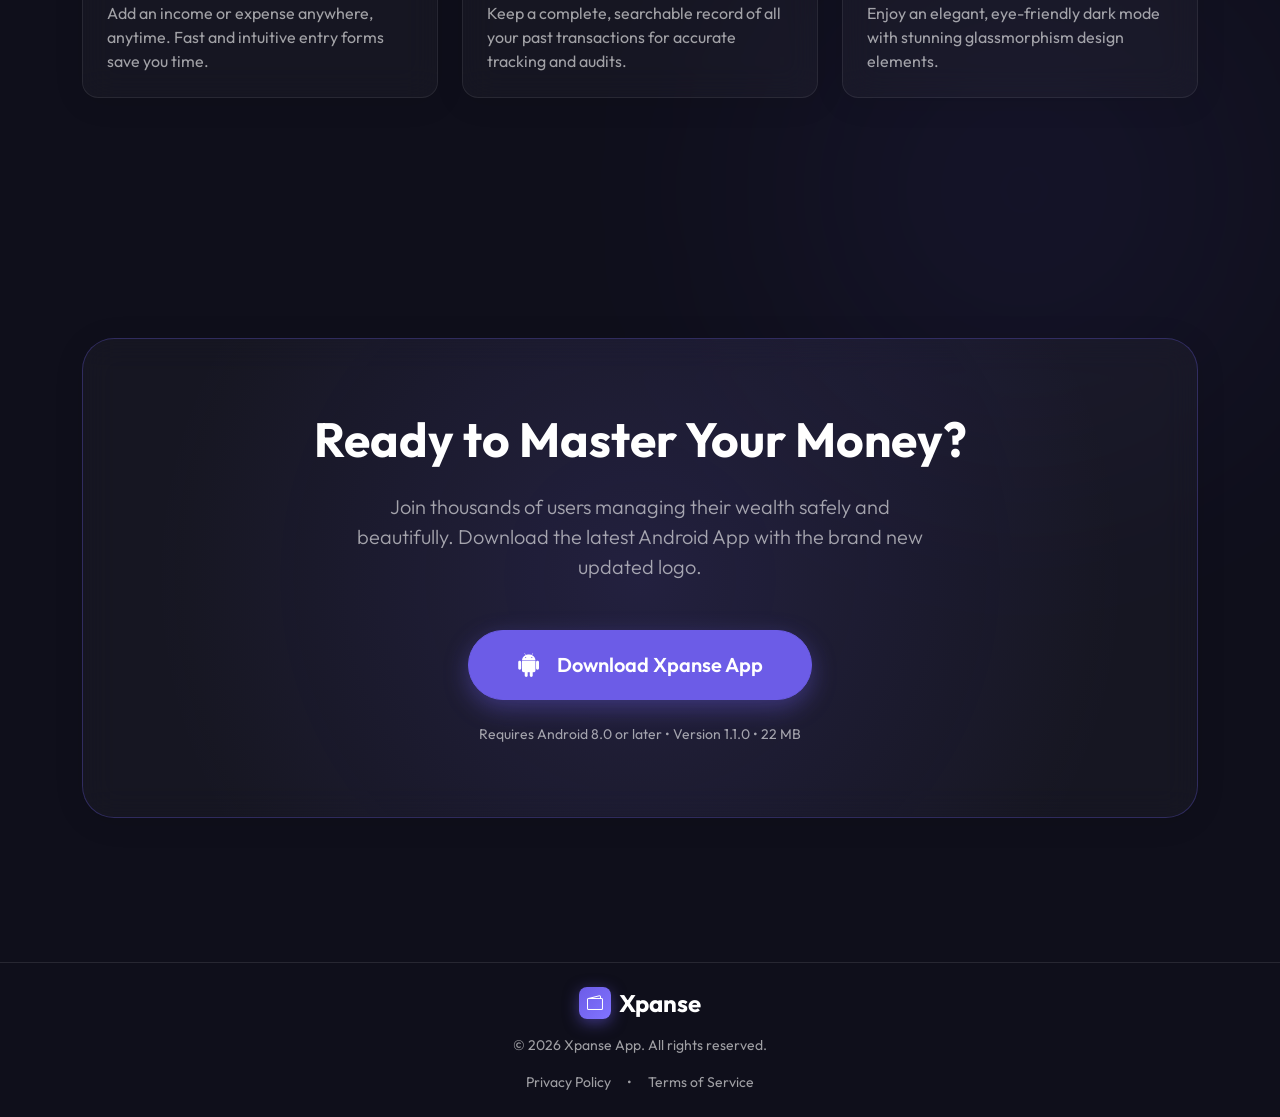
==== commit 04d7cdfc: "apk file cheng" ====
--- a/index.html
+++ b/index.html
@@ -77,7 +77,7 @@
                     <div class="d-flex flex-wrap gap-3">
                         <a href="Xpanse Apk file/Xpanse.apk" download="Xpanse.apk"
                             class="btn btn-primary btn-glow btn-lg rounded-pill px-5 d-flex align-items-center gap-2">
-                            <i class="bi bi-download"></i> Download APK
+                            <i class="bi bi-download"></i> Download App
                         </a>
                         <a href="#features"
                             class="btn btn-glass btn-lg rounded-pill px-5 d-flex align-items-center gap-2 text-white">
@@ -95,7 +95,7 @@
                             <i class="bi bi-star-fill fs-5 text-warning"></i> Free
                         </div>
                         <div class="d-flex align-items-center gap-2">
-                            <i class="bi bi-hdd-fill fs-5 text-purple"></i> 20 MB
+                            <i class="bi bi-hdd-fill fs-5 text-purple"></i> 22 MB
                         </div>
                     </div>
                 </div>
@@ -226,16 +226,16 @@
                 <div class="position-relative z-1 pt-4 pb-4">
                     <h2 class="display-5 fw-bold text-white mb-4">Ready to Master Your Money?</h2>
                     <p class="text-white-50 lead mx-auto mb-5" style="max-width: 600px;">
-                        Join thousands of users managing their wealthy safely and beautifully. Download the latest
-                        Android APK directly.
+                        Join thousands of users managing their wealth safely and beautifully. Download the latest
+                        Android App with the brand new updated logo.
                     </p>
                     <!-- Download Link (Place your Xpanse.apk in the same folder) -->
                     <a href="Xpanse Apk file/Xpanse.apk"
                         class="btn btn-primary btn-glow btn-lg rounded-pill px-5 py-3 fs-5 fw-semibold d-inline-flex align-items-center gap-3"
                         download="Xpanse.apk">
-                        <i class="bi bi-android2 fs-4"></i> Download Xpanse APK
+                        <i class="bi bi-android2 fs-4"></i> Download Xpanse App
                     </a>
-                    <p class="text-white-50 small mt-4 mb-0">Requires Android 8.0 or later • Version 1.0.0 • 20 MB</p>
+                    <p class="text-white-50 small mt-4 mb-0">Requires Android 8.0 or later • Version 1.1.0 • 22 MB</p>
                 </div>
             </div>
         </div>
--- a/style.css
+++ b/style.css
@@ -157,6 +157,9 @@
     /* Ensure it stays on top */
     width: 100% !important;
     top: 0 !important;
+    padding-top: 15px !important;
+    /* Increased size */
+    padding-bottom: 15px !important;
 }
 
 .glass-card,
@@ -448,7 +451,7 @@
     position: relative;
     z-index: 9999 !important;
     /* On top of everything */
-    display: flex !important;
+    display: none !important; /* Hidden by default on desktop */
     align-items: center;
     justify-content: center;
     min-width: 44px;
@@ -613,10 +616,11 @@
         padding: 0.75rem 2rem !important;
     }
 
-    /* Navbar adjustments to prevent toggler cutoff */
+    /* Navbar adjustments for better spacing */
     .navbar .container {
-        padding-left: 15px !important;
-        padding-right: 15px !important;
+        padding-left: 25px !important;
+        /* Increased space from corners */
+        padding-right: 25px !important;
     }
 
     .navbar-brand {
@@ -628,8 +632,8 @@
     }
 
     .custom-toggler {
-        margin-right: -5px;
-        /* Slight adjustment to pull it back from the edge */
+        display: flex !important; /* Show only on mobile/tablet */
+        margin-right: 0;
     }
 
     .navbar-collapse {
@@ -667,8 +671,9 @@
     }
 
     .navbar .container {
-        padding-left: 8px !important;
-        padding-right: 8px !important;
+        padding-left: 20px !important;
+        /* Spacing for very small phones */
+        padding-right: 20px !important;
     }
 
     .navbar-brand {
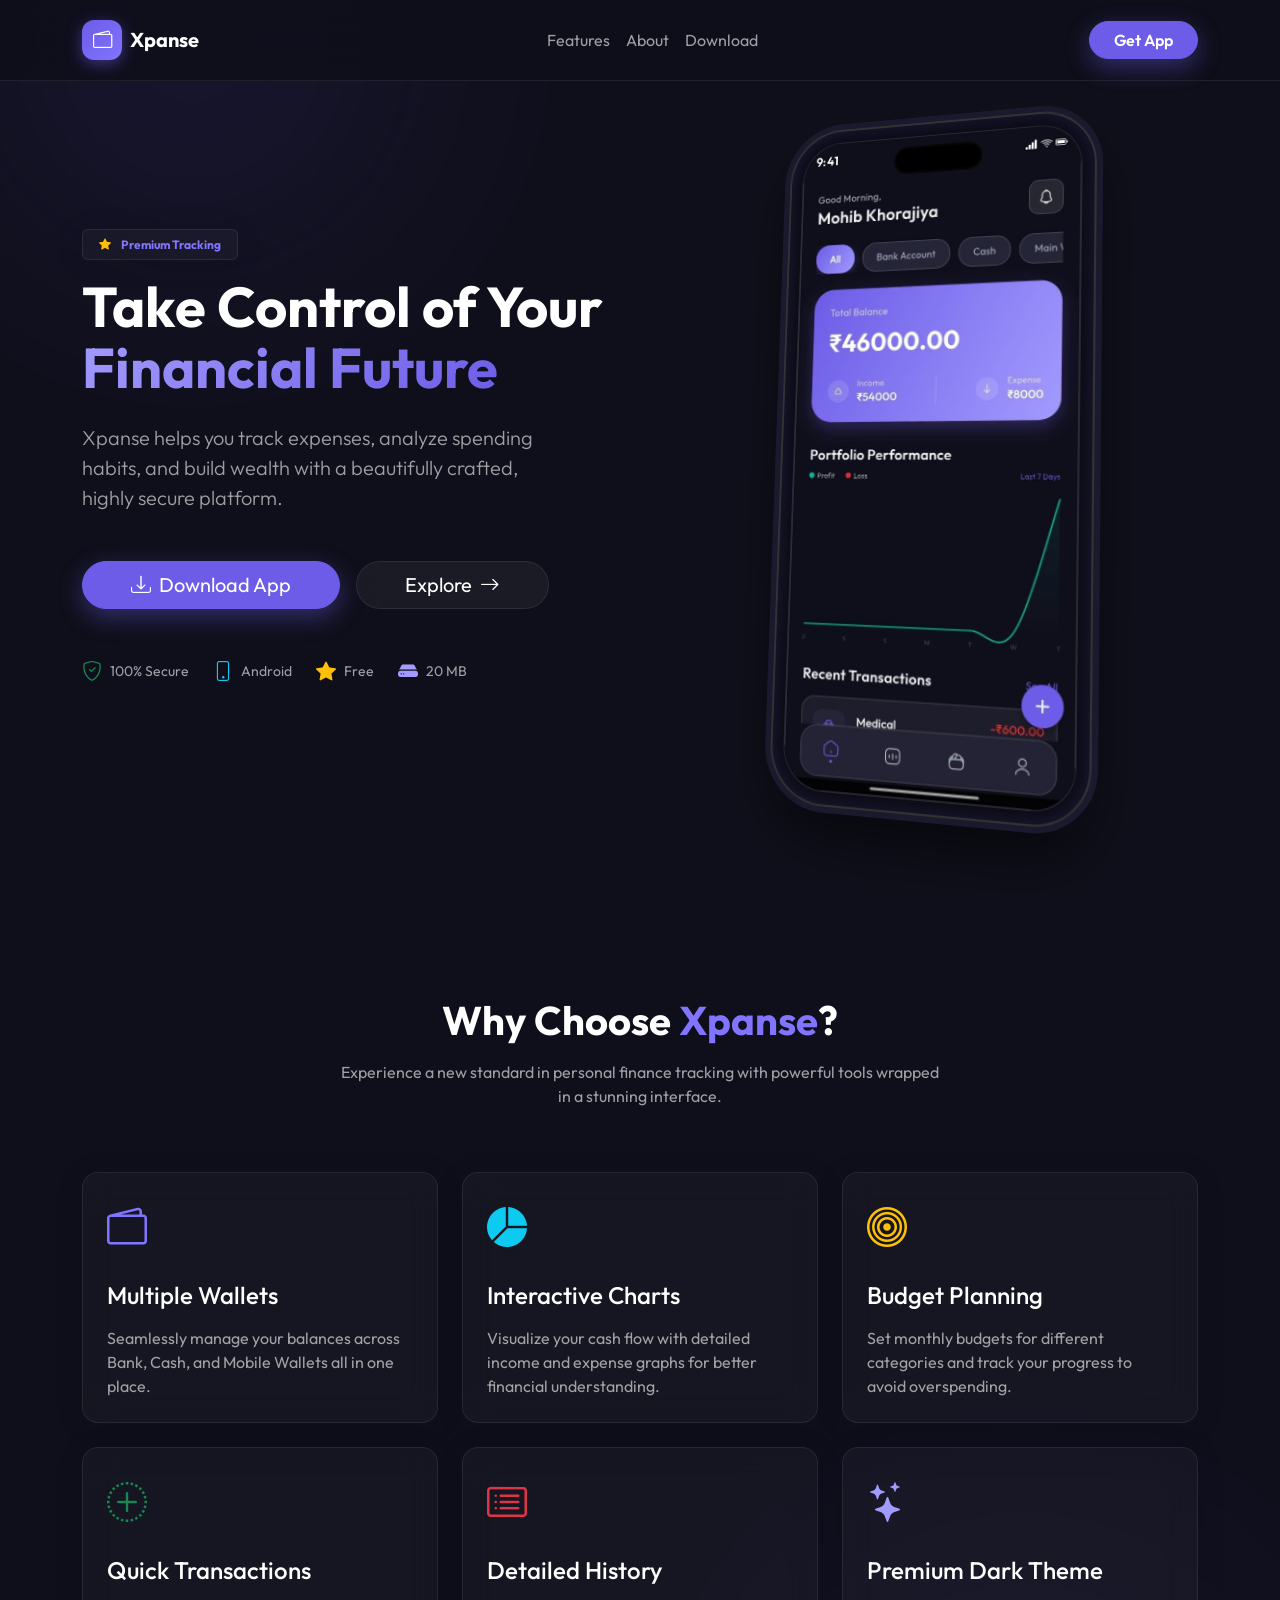
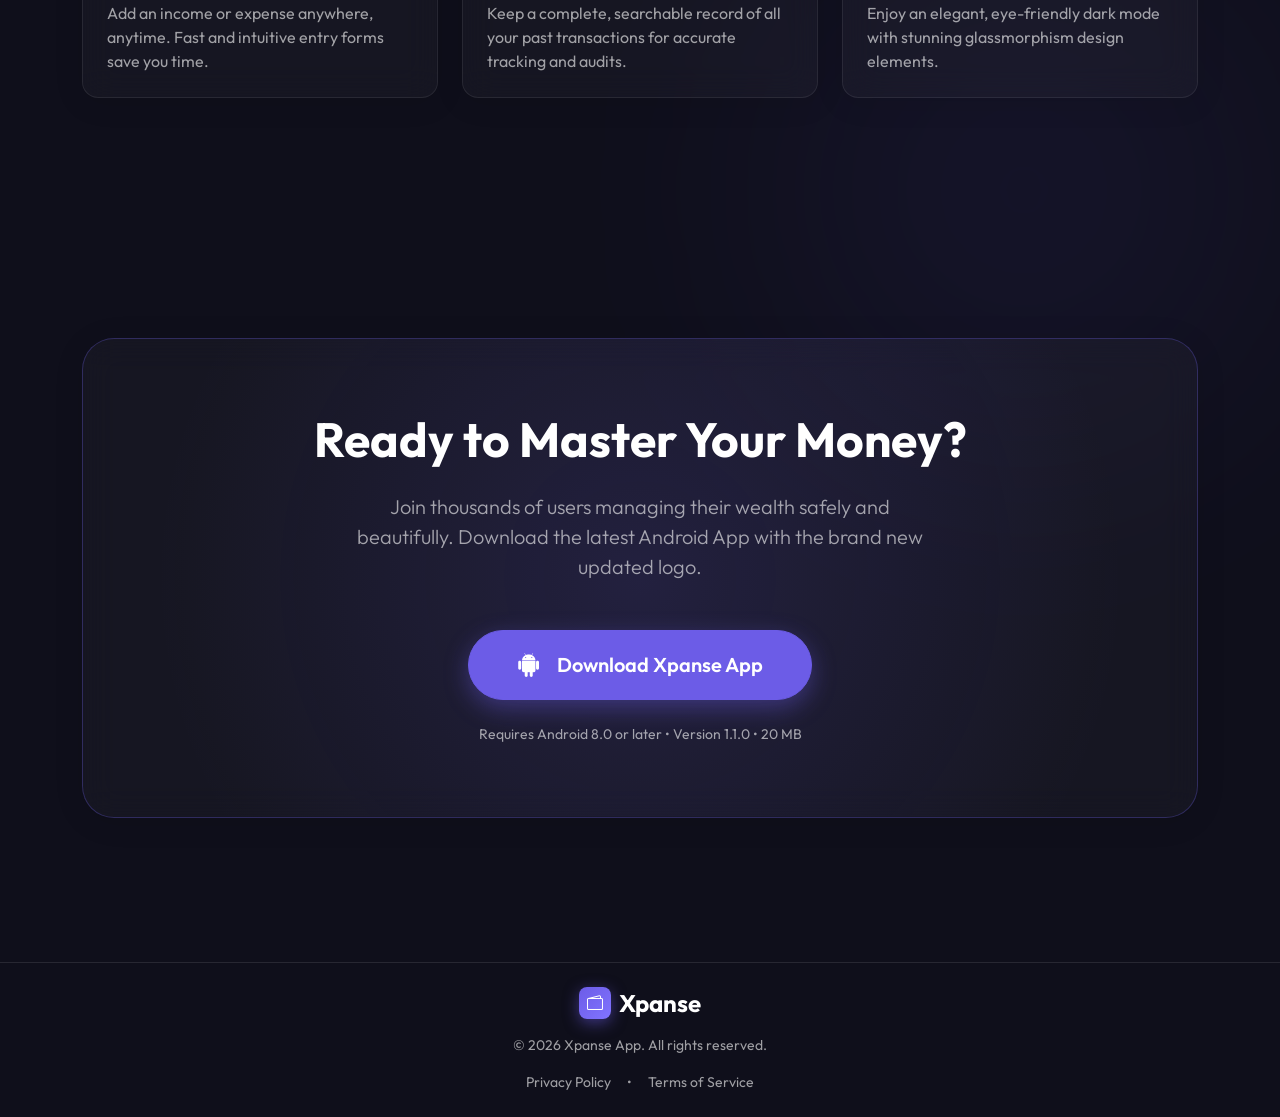
==== commit be95c7f5: "mb chenges" ====
--- a/index.html
+++ b/index.html
@@ -95,7 +95,7 @@
                             <i class="bi bi-star-fill fs-5 text-warning"></i> Free
                         </div>
                         <div class="d-flex align-items-center gap-2">
-                            <i class="bi bi-hdd-fill fs-5 text-purple"></i> 22 MB
+                            <i class="bi bi-hdd-fill fs-5 text-purple"></i> 20 MB
                         </div>
                     </div>
                 </div>
@@ -235,7 +235,7 @@
                         download="Xpanse.apk">
                         <i class="bi bi-android2 fs-4"></i> Download Xpanse App
                     </a>
-                    <p class="text-white-50 small mt-4 mb-0">Requires Android 8.0 or later • Version 1.1.0 • 22 MB</p>
+                    <p class="text-white-50 small mt-4 mb-0">Requires Android 8.0 or later • Version 1.1.0 • 20 MB</p>
                 </div>
             </div>
         </div>
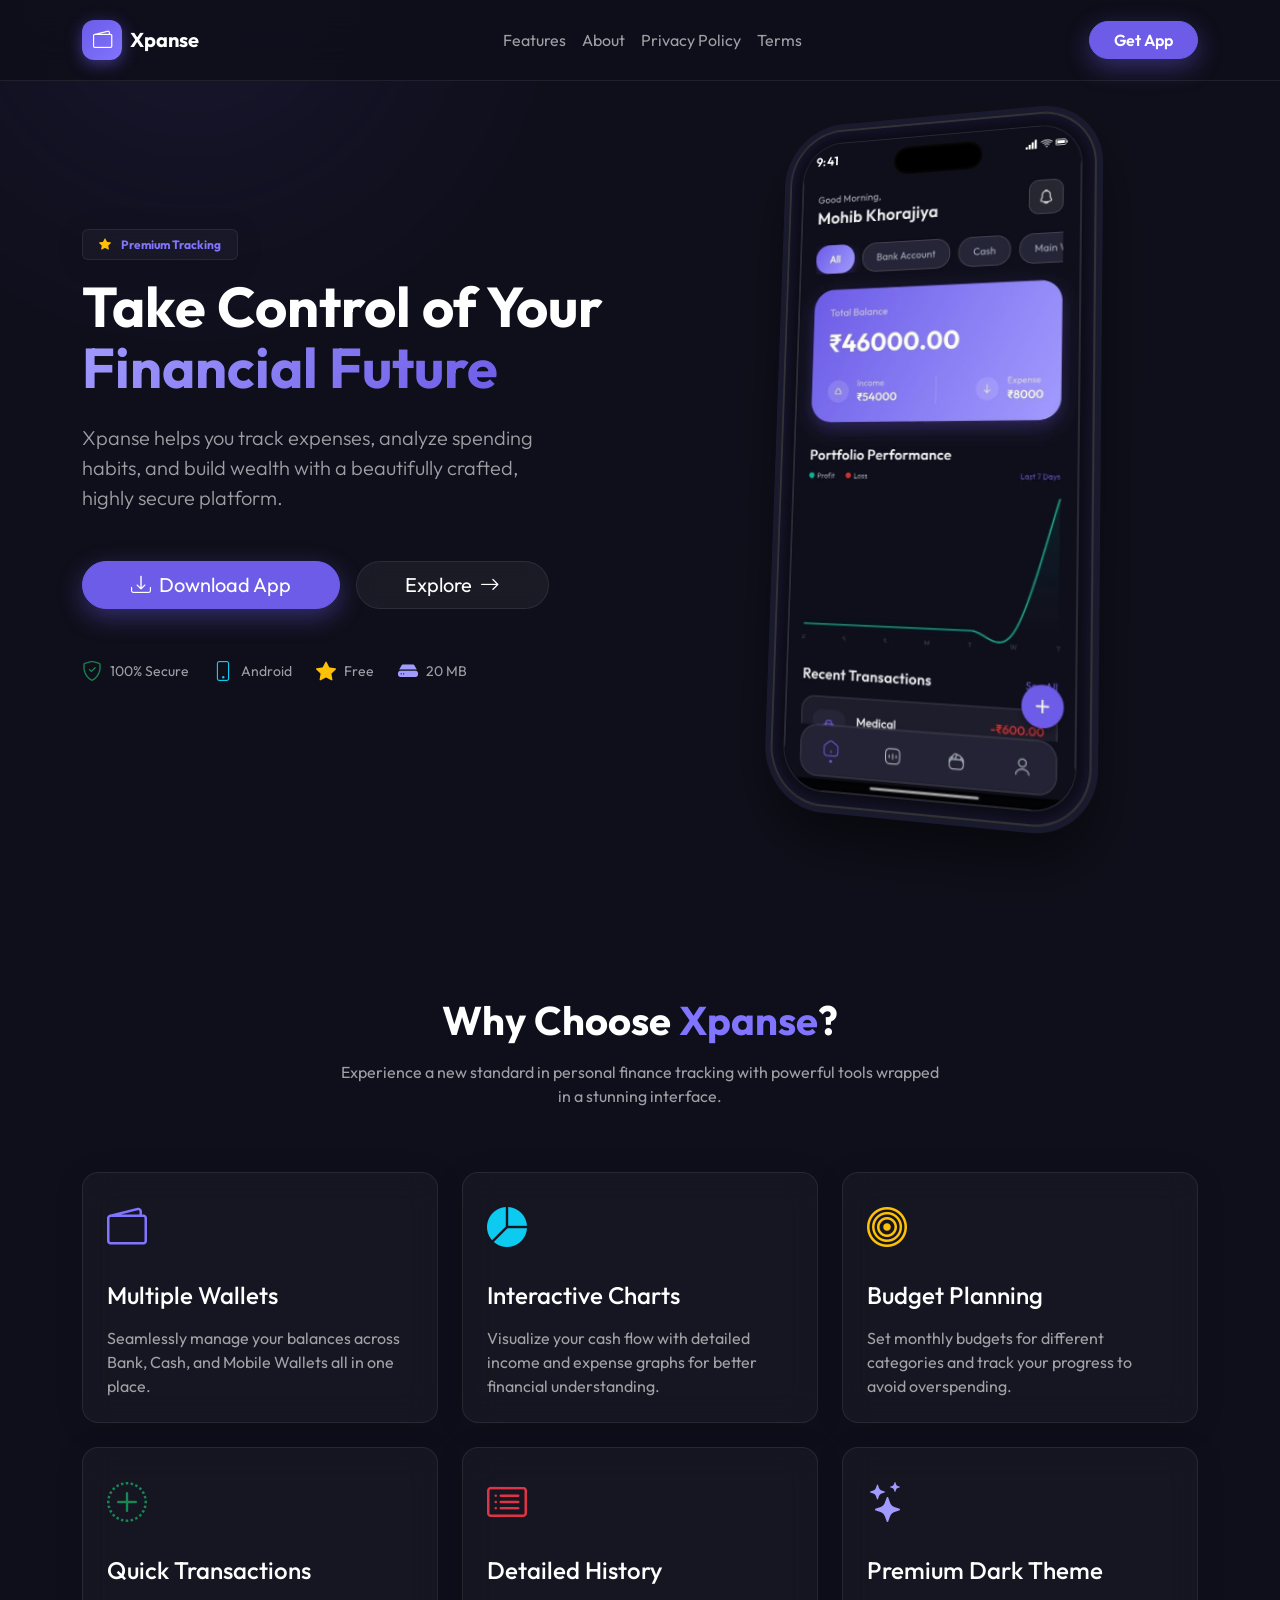
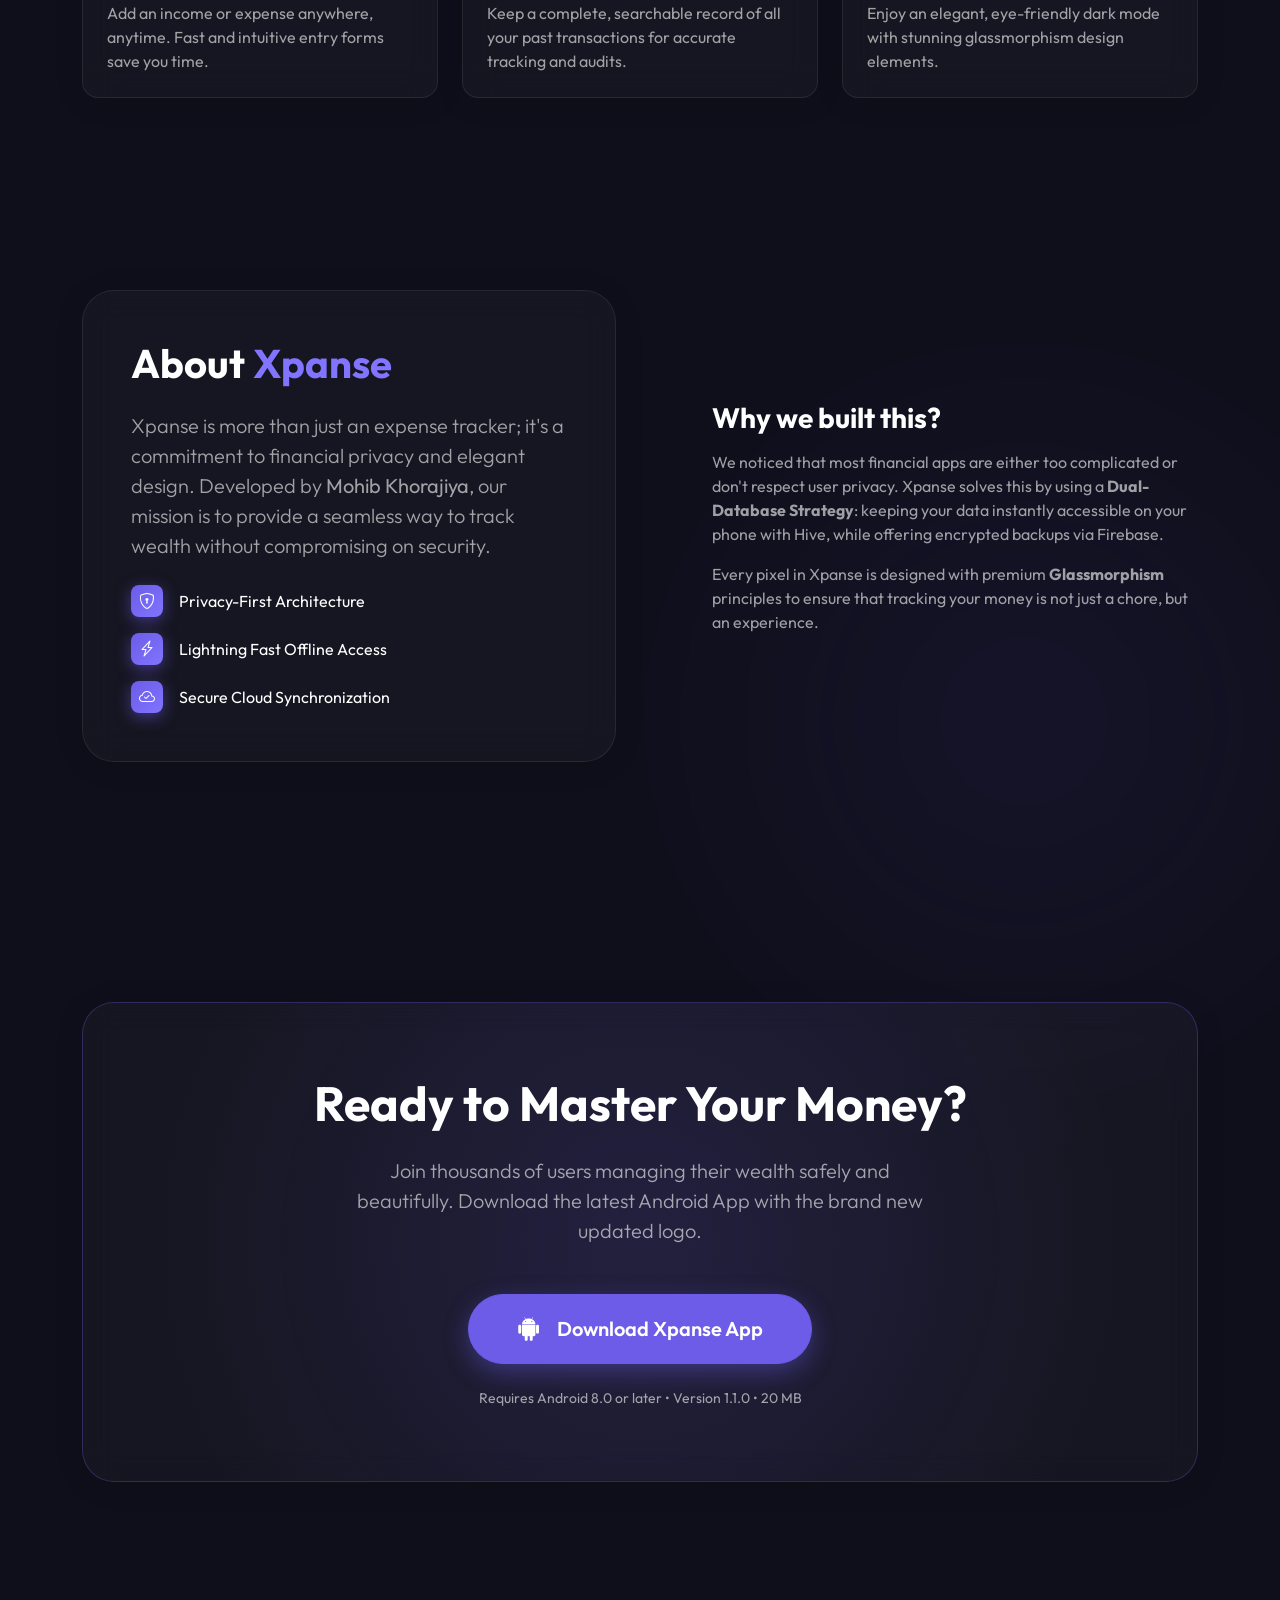
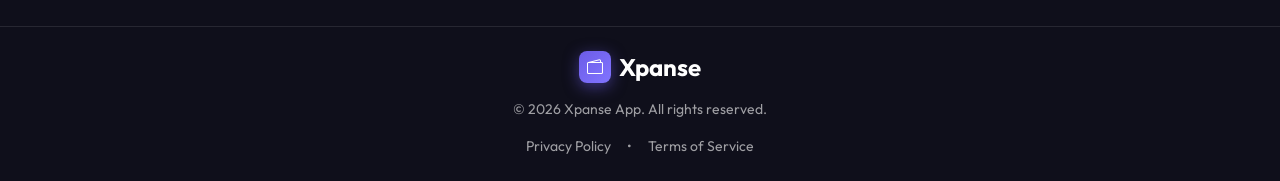
==== commit 51f62b31: "add private policy & Term" ====
--- a/index.html
+++ b/index.html
@@ -52,7 +52,10 @@
                         <a class="nav-link text-white-50 hover-white" href="#about">About</a>
                     </li>
                     <li class="nav-item">
-                        <a class="nav-link text-white-50 hover-white" href="#download">Download</a>
+                        <a class="nav-link text-white-50 hover-white" href="privacy.html">Privacy Policy</a>
+                    </li>
+                    <li class="nav-item">
+                        <a class="nav-link text-white-50 hover-white" href="terms.html">Terms</a>
                     </li>
                 </ul>
                 <a href="#download" class="btn btn-primary btn-glow rounded-pill px-4 fw-semibold">Get App</a>
@@ -218,6 +221,51 @@
         </div>
     </section>
 
+    <!-- About Section -->
+    <section id="about" class="py-5">
+        <div class="container py-5">
+            <div class="row align-items-center g-5">
+                <div class="col-lg-6 reveal-left">
+                    <div class="glass-card p-4 p-md-5 rounded-5">
+                        <h2 class="display-6 fw-bold text-white mb-4">About <span class="text-primary-accent">Xpanse</span></h2>
+                        <p class="text-white-50 lead mb-4">
+                            Xpanse is more than just an expense tracker; it's a commitment to financial privacy and elegant design. 
+                            Developed by <strong>Mohib Khorajiya</strong>, our mission is to provide a seamless way to track wealth without compromising on security.
+                        </p>
+                        <div class="d-flex flex-column gap-3">
+                            <div class="d-flex align-items-center gap-3">
+                                <div class="brand-icon small"><i class="bi bi-shield-lock"></i></div>
+                                <span class="text-white">Privacy-First Architecture</span>
+                            </div>
+                            <div class="d-flex align-items-center gap-3">
+                                <div class="brand-icon small"><i class="bi bi-lightning-charge"></i></div>
+                                <span class="text-white">Lightning Fast Offline Access</span>
+                            </div>
+                            <div class="d-flex align-items-center gap-3">
+                                <div class="brand-icon small"><i class="bi bi-cloud-check"></i></div>
+                                <span class="text-white">Secure Cloud Synchronization</span>
+                            </div>
+                        </div>
+                    </div>
+                </div>
+                <div class="col-lg-6 reveal-right">
+                    <div class="ps-lg-5">
+                        <h3 class="text-white fw-bold mb-3">Why we built this?</h3>
+                        <p class="text-white-50">
+                            We noticed that most financial apps are either too complicated or don't respect user privacy. 
+                            Xpanse solves this by using a <strong>Dual-Database Strategy</strong>: keeping your data 
+                            instantly accessible on your phone with Hive, while offering encrypted backups via Firebase.
+                        </p>
+                        <p class="text-white-50">
+                            Every pixel in Xpanse is designed with premium <strong>Glassmorphism</strong> principles to 
+                            ensure that tracking your money is not just a chore, but an experience.
+                        </p>
+                    </div>
+                </div>
+            </div>
+        </div>
+    </section>
+
     <!-- Download Section -->
     <section id="download" class="py-5 my-5">
         <div class="container py-5 text-center reveal-up">
@@ -254,9 +302,9 @@
                 <script>document.write(new Date().getFullYear())</script> Xpanse App. All rights reserved.
             </p>
             <div class="d-flex justify-content-center gap-3">
-                <a href="#" class="text-white-50 hover-white text-decoration-none small">Privacy Policy</a>
+                <a href="privacy.html" class="text-white-50 hover-white text-decoration-none small">Privacy Policy</a>
                 <span class="text-white-50 small">•</span>
-                <a href="#" class="text-white-50 hover-white text-decoration-none small">Terms of Service</a>
+                <a href="terms.html" class="text-white-50 hover-white text-decoration-none small">Terms of Service</a>
             </div>
         </div>
     </footer>
--- a/style.css
+++ b/style.css
@@ -207,6 +207,36 @@
 
 .feature-icon {
     font-size: 2.5rem;
+}
+
+/* Glass Dropdown */
+.glass-dropdown {
+    background: rgba(15, 15, 27, 0.95) !important;
+    backdrop-filter: blur(20px);
+    -webkit-backdrop-filter: blur(20px);
+    border: 1px solid var(--card-border) !important;
+    border-radius: 12px !important;
+    padding: 10px !important;
+    margin-top: 15px !important;
+    box-shadow: 0 10px 30px rgba(0, 0, 0, 0.5) !important;
+}
+
+.glass-dropdown .dropdown-item {
+    color: var(--text-muted) !important;
+    border-radius: 8px;
+    padding: 8px 15px;
+    transition: all 0.3s ease;
+}
+
+.glass-dropdown .dropdown-item:hover {
+    background: rgba(108, 92, 231, 0.1) !important;
+    color: white !important;
+}
+
+.dropdown-toggle::after {
+    vertical-align: middle !important;
+    margin-left: 0.4em !important;
+    opacity: 0.6;
 }
 
 /* Icons */
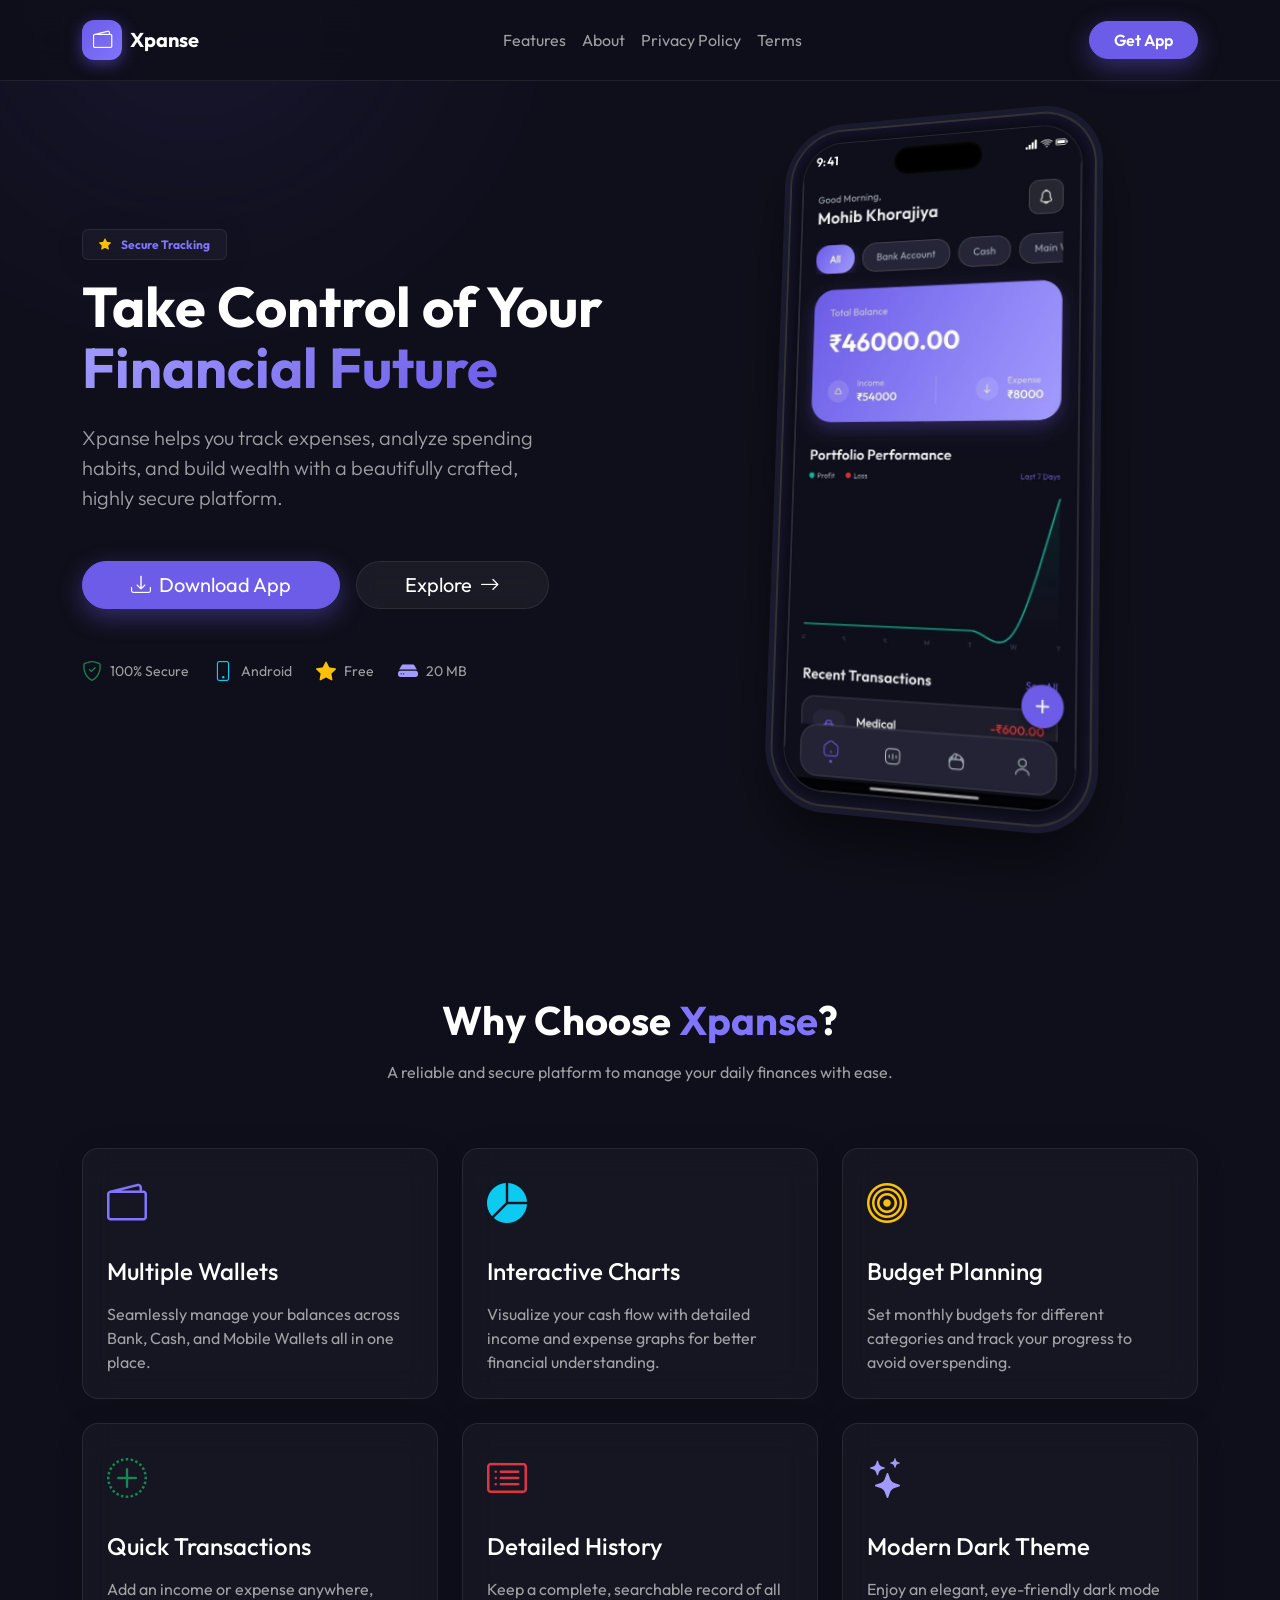
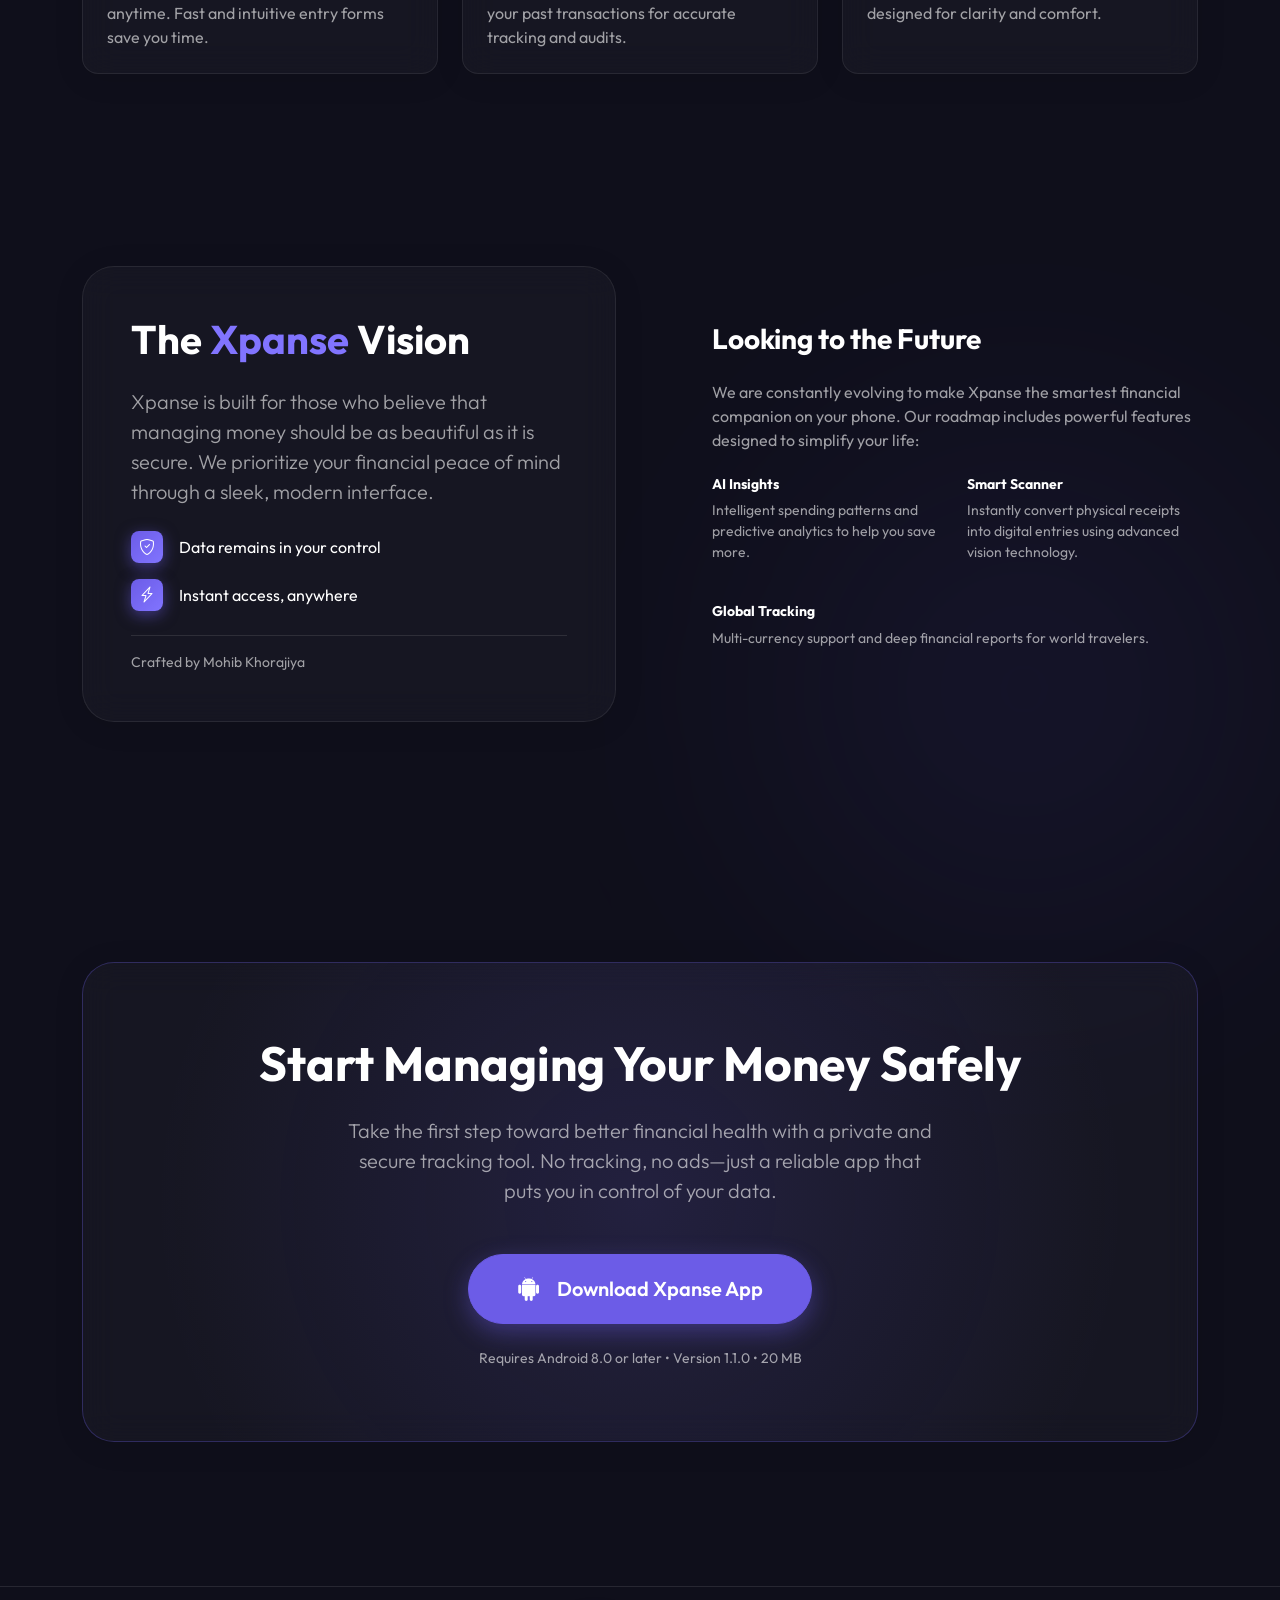
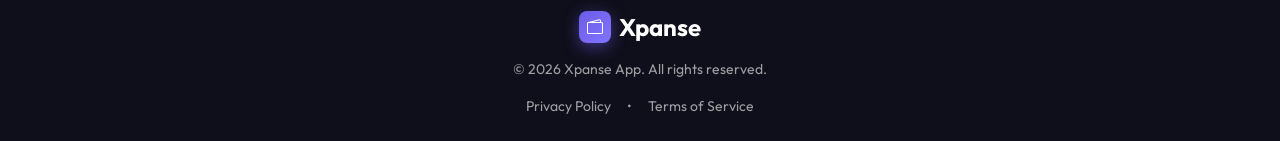
==== commit c0657a7e: "some word chnge" ====
--- a/index.html
+++ b/index.html
@@ -4,7 +4,7 @@
 <head>
     <meta charset="UTF-8">
     <meta name="viewport" content="width=device-width, initial-scale=1.0">
-    <title>Xpanse - Premium Expense Tracker</title>
+    <title>Xpanse - Smart Expense Tracker</title>
     <meta name="description"
         content="Download Xpanse - The ultimate secure, dark-themed, glassmorphic expense tracker app.">
 
@@ -69,7 +69,7 @@
             <div class="row align-items-center g-5">
                 <div class="col-lg-6 hero-content reveal-left">
                     <span class="badge glass-badge mb-3 px-3 py-2 text-primary-accent"><i
-                            class="bi bi-star-fill text-warning me-2"></i> Premium Tracking</span>
+                            class="bi bi-star-fill text-warning me-2"></i> Secure Tracking</span>
                     <h1 class="display-4 fw-bolder text-white mb-4 line-height-tight">
                         Take Control of Your <span class="text-gradient">Financial Future</span>
                     </h1>
@@ -141,8 +141,7 @@
             <div class="text-center mb-5 reveal-up">
                 <h2 class="display-6 fw-bold text-white mb-3">Why Choose <span
                         class="text-primary-accent">Xpanse</span>?</h2>
-                <p class="text-white-50 mx-auto" style="max-width: 600px;">Experience a new standard in personal finance
-                    tracking with powerful tools wrapped in a stunning interface.</p>
+                <p class="text-white-50 mx-auto" style="max-width: 600px;">A reliable and secure platform to manage your daily finances with ease.</p>
             </div>
 
             <div class="row g-4 pt-3">
@@ -212,9 +211,8 @@
                         <div class="feature-icon mb-4 text-purple">
                             <i class="bi bi-stars"></i>
                         </div>
-                        <h4 class="text-white mb-3">Premium Dark Theme</h4>
-                        <p class="text-white-50 mb-0">Enjoy an elegant, eye-friendly dark mode with stunning
-                            glassmorphism design elements.</p>
+                        <h4 class="text-white mb-3">Modern Dark Theme</h4>
+                        <p class="text-white-50 mb-0">Enjoy an elegant, eye-friendly dark mode designed for clarity and comfort.</p>
                     </div>
                 </div>
             </div>
@@ -227,39 +225,47 @@
             <div class="row align-items-center g-5">
                 <div class="col-lg-6 reveal-left">
                     <div class="glass-card p-4 p-md-5 rounded-5">
-                        <h2 class="display-6 fw-bold text-white mb-4">About <span class="text-primary-accent">Xpanse</span></h2>
+                        <h2 class="display-6 fw-bold text-white mb-4">The <span class="text-primary-accent">Xpanse</span> Vision</h2>
                         <p class="text-white-50 lead mb-4">
-                            Xpanse is more than just an expense tracker; it's a commitment to financial privacy and elegant design. 
-                            Developed by <strong>Mohib Khorajiya</strong>, our mission is to provide a seamless way to track wealth without compromising on security.
+                            Xpanse is built for those who believe that managing money should be as beautiful as it is secure. 
+                            We prioritize your financial peace of mind through a sleek, modern interface.
                         </p>
                         <div class="d-flex flex-column gap-3">
                             <div class="d-flex align-items-center gap-3">
-                                <div class="brand-icon small"><i class="bi bi-shield-lock"></i></div>
-                                <span class="text-white">Privacy-First Architecture</span>
+                                <div class="brand-icon small"><i class="bi bi-shield-check"></i></div>
+                                <span class="text-white">Data remains in your control</span>
                             </div>
                             <div class="d-flex align-items-center gap-3">
                                 <div class="brand-icon small"><i class="bi bi-lightning-charge"></i></div>
-                                <span class="text-white">Lightning Fast Offline Access</span>
-                            </div>
-                            <div class="d-flex align-items-center gap-3">
-                                <div class="brand-icon small"><i class="bi bi-cloud-check"></i></div>
-                                <span class="text-white">Secure Cloud Synchronization</span>
-                            </div>
+                                <span class="text-white">Instant access, anywhere</span>
+                            </div>
+                        </div>
+                        <div class="mt-4 pt-3 border-top border-white-10">
+                            <p class="small text-white-50 mb-0">Crafted by Mohib Khorajiya</p>
                         </div>
                     </div>
                 </div>
                 <div class="col-lg-6 reveal-right">
                     <div class="ps-lg-5">
-                        <h3 class="text-white fw-bold mb-3">Why we built this?</h3>
-                        <p class="text-white-50">
-                            We noticed that most financial apps are either too complicated or don't respect user privacy. 
-                            Xpanse solves this by using a <strong>Dual-Database Strategy</strong>: keeping your data 
-                            instantly accessible on your phone with Hive, while offering encrypted backups via Firebase.
+                        <h3 class="text-white fw-bold mb-4">Looking to the Future</h3>
+                        <p class="text-white-50 mb-4">
+                            We are constantly evolving to make Xpanse the smartest financial companion on your phone. 
+                            Our roadmap includes powerful features designed to simplify your life:
                         </p>
-                        <p class="text-white-50">
-                            Every pixel in Xpanse is designed with premium <strong>Glassmorphism</strong> principles to 
-                            ensure that tracking your money is not just a chore, but an experience.
-                        </p>
+                        <div class="row g-4">
+                            <div class="col-6">
+                                <h5 class="text-white small fw-bold mb-2">AI Insights</h5>
+                                <p class="small text-white-50">Intelligent spending patterns and predictive analytics to help you save more.</p>
+                            </div>
+                            <div class="col-6">
+                                <h5 class="text-white small fw-bold mb-2">Smart Scanner</h5>
+                                <p class="small text-white-50">Instantly convert physical receipts into digital entries using advanced vision technology.</p>
+                            </div>
+                            <div class="col-12">
+                                <h5 class="text-white small fw-bold mb-2">Global Tracking</h5>
+                                <p class="small text-white-50">Multi-currency support and deep financial reports for world travelers.</p>
+                            </div>
+                        </div>
                     </div>
                 </div>
             </div>
@@ -272,10 +278,10 @@
             <div class="glass-card p-5 rounded-5 position-relative overflow-hidden download-card">
                 <div class="glow-bg position-absolute"></div>
                 <div class="position-relative z-1 pt-4 pb-4">
-                    <h2 class="display-5 fw-bold text-white mb-4">Ready to Master Your Money?</h2>
+                    <h2 class="display-5 fw-bold text-white mb-4">Start Managing Your Money Safely</h2>
                     <p class="text-white-50 lead mx-auto mb-5" style="max-width: 600px;">
-                        Join thousands of users managing their wealth safely and beautifully. Download the latest
-                        Android App with the brand new updated logo.
+                        Take the first step toward better financial health with a private and secure tracking tool. 
+                        No tracking, no ads—just a reliable app that puts you in control of your data.
                     </p>
                     <!-- Download Link (Place your Xpanse.apk in the same folder) -->
                     <a href="Xpanse Apk file/Xpanse.apk"
--- a/style.css
+++ b/style.css
@@ -628,6 +628,17 @@
         padding: 1.5rem !important;
     }
 
+    /* Reduce vertical padding for sections on mobile */
+    #about, #features, #download {
+        padding-top: 2rem !important;
+        padding-bottom: 2rem !important;
+    }
+
+    #about .container, #features .container {
+        padding-top: 0 !important;
+        padding-bottom: 1rem !important;
+    }
+
     .feature-icon {
         font-size: 2rem;
     }
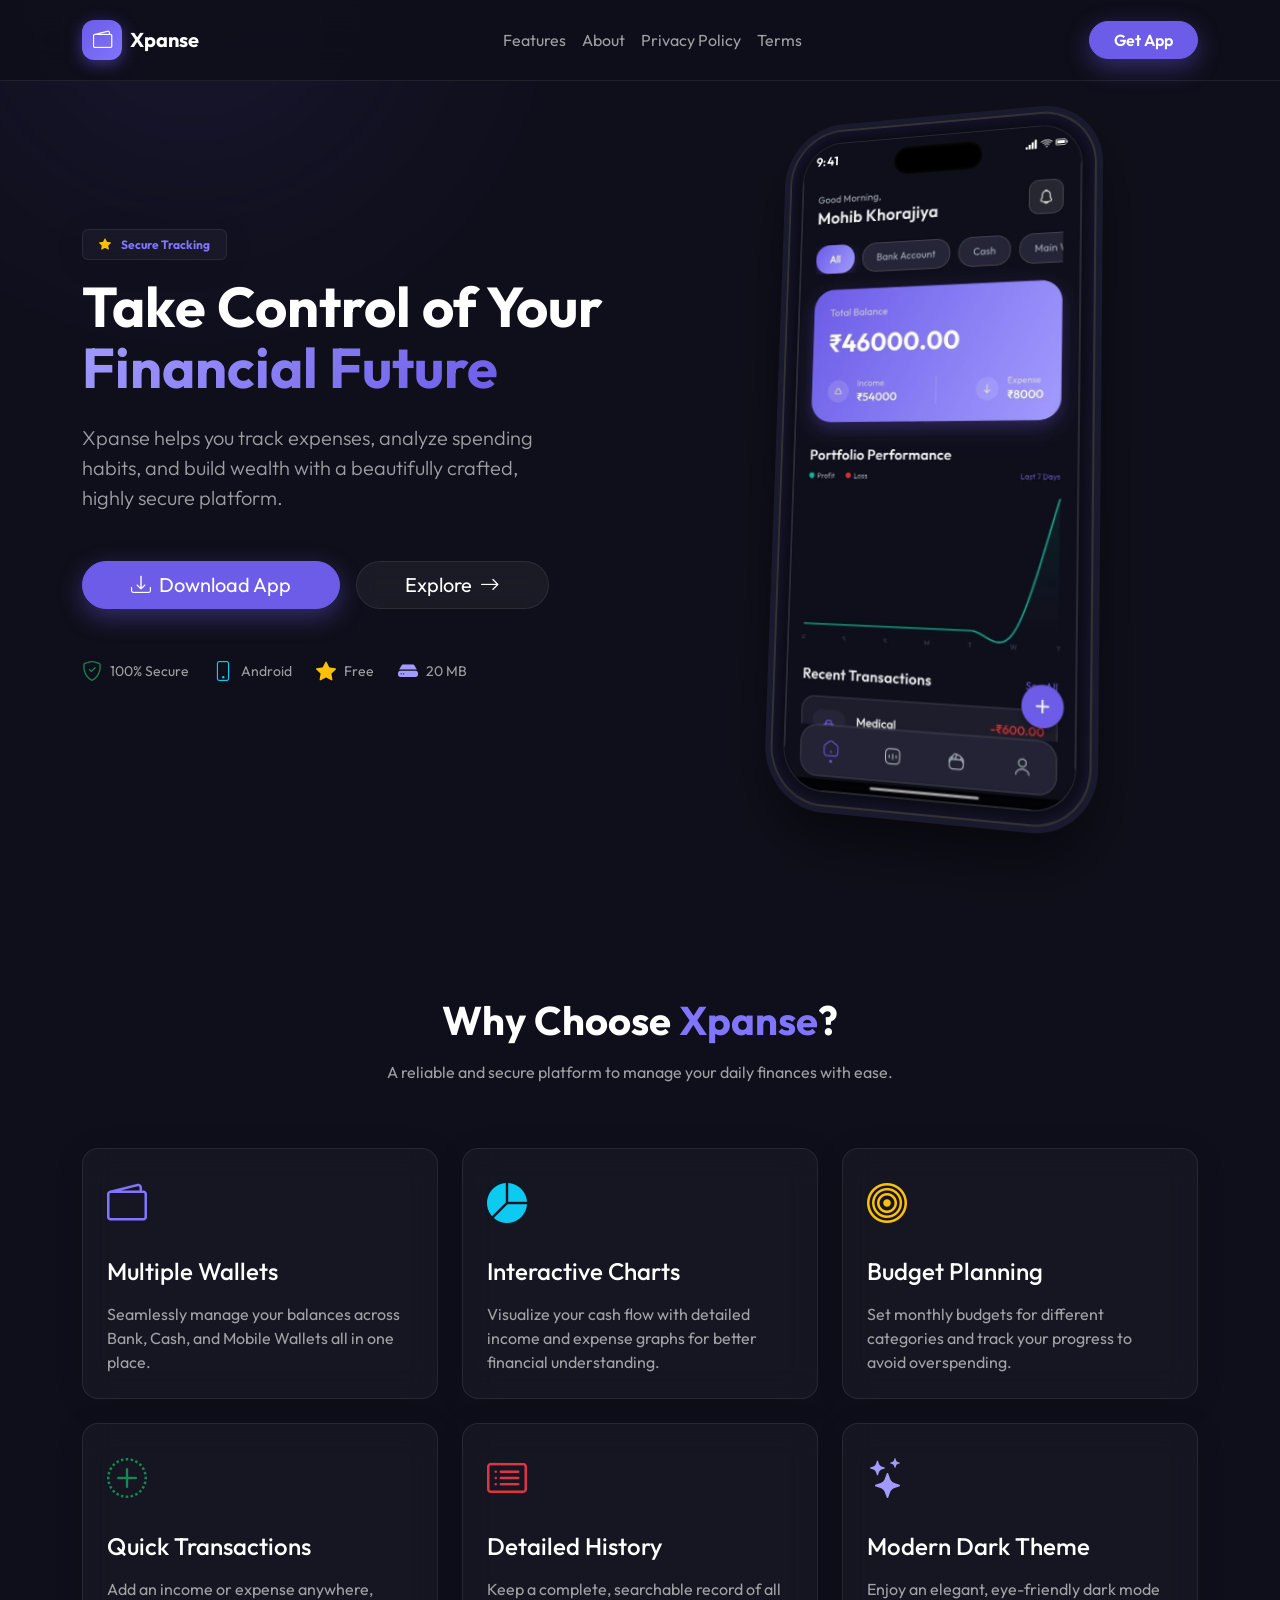
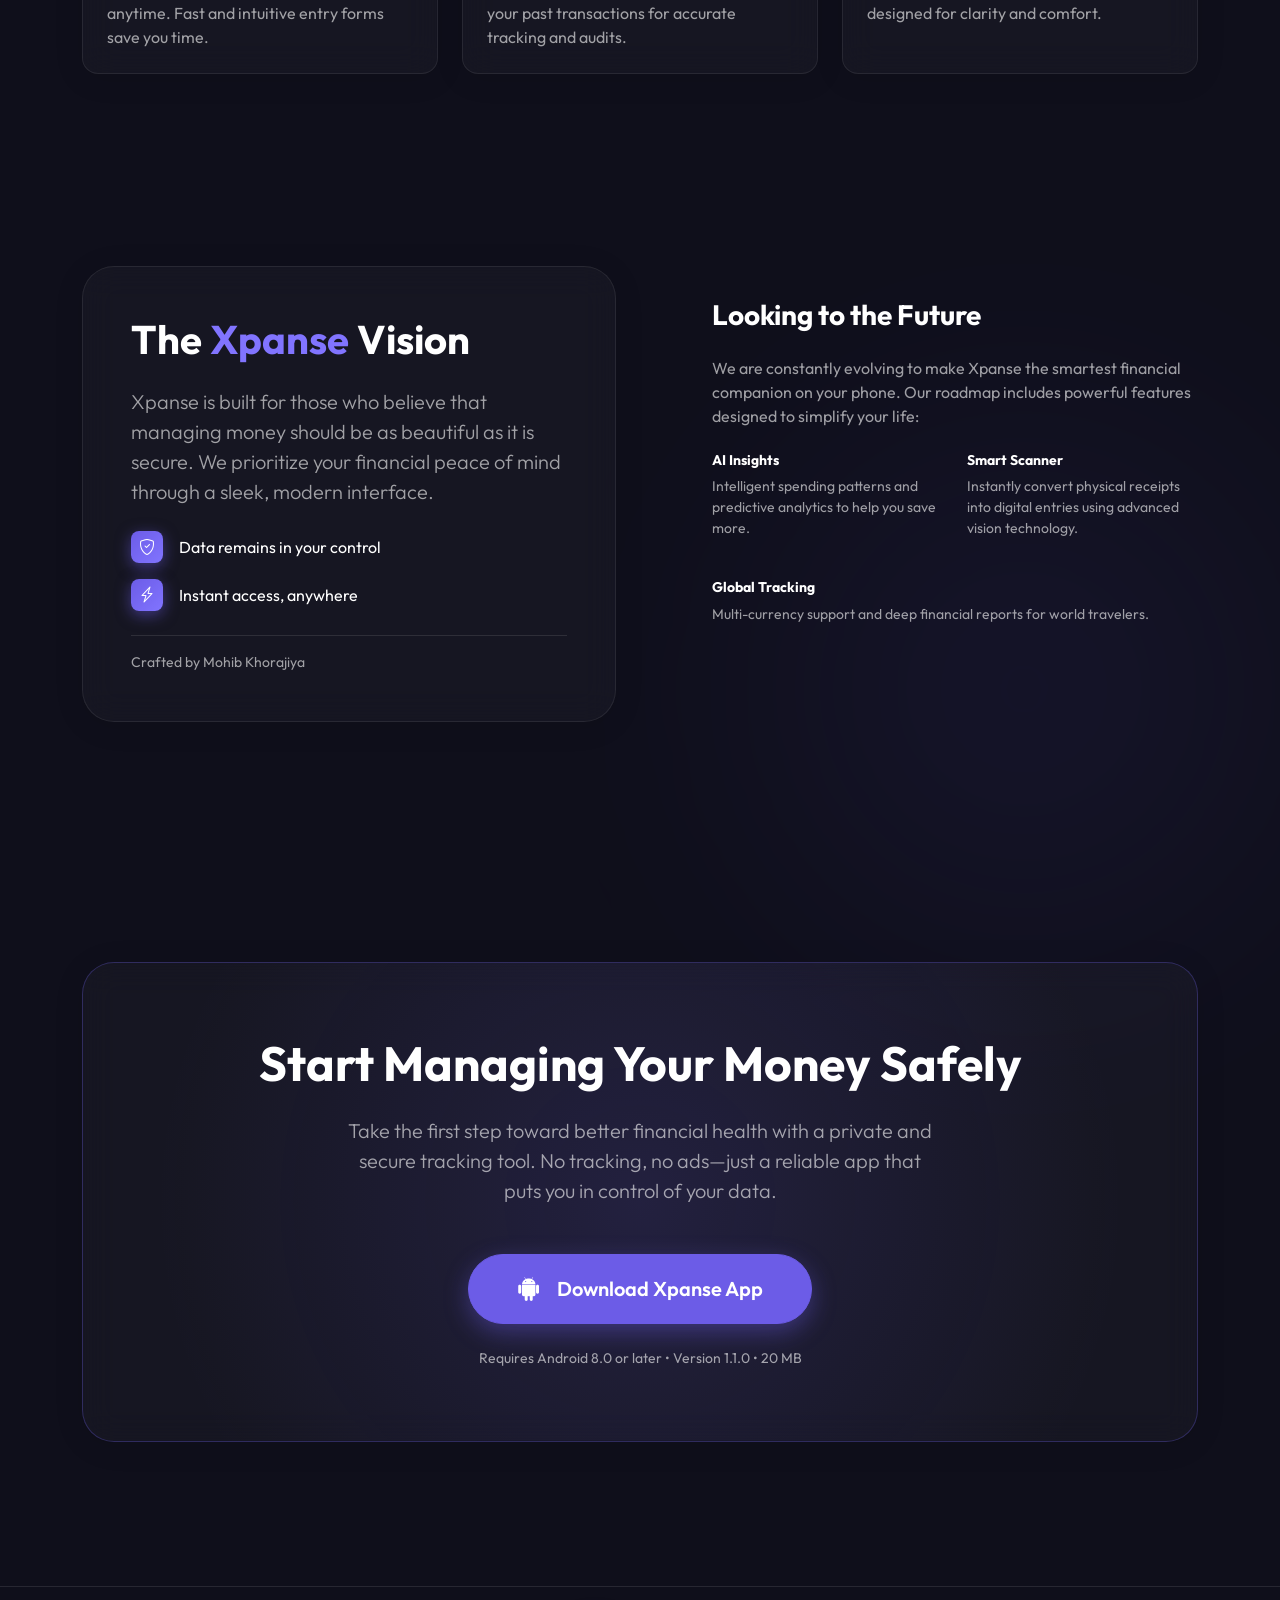
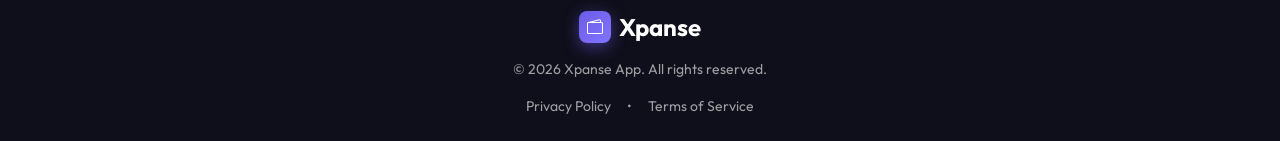
==== commit 5e2ca8ea: "paragraph chnege" ====
--- a/index.html
+++ b/index.html
@@ -245,7 +245,7 @@
                         </div>
                     </div>
                 </div>
-                <div class="col-lg-6 reveal-right">
+                <div class="col-lg-6 reveal-right mt-4 mt-lg-0">
                     <div class="ps-lg-5">
                         <h3 class="text-white fw-bold mb-4">Looking to the Future</h3>
                         <p class="text-white-50 mb-4">
@@ -253,11 +253,11 @@
                             Our roadmap includes powerful features designed to simplify your life:
                         </p>
                         <div class="row g-4">
-                            <div class="col-6">
+                            <div class="col-sm-6 col-12">
                                 <h5 class="text-white small fw-bold mb-2">AI Insights</h5>
                                 <p class="small text-white-50">Intelligent spending patterns and predictive analytics to help you save more.</p>
                             </div>
-                            <div class="col-6">
+                            <div class="col-sm-6 col-12">
                                 <h5 class="text-white small fw-bold mb-2">Smart Scanner</h5>
                                 <p class="small text-white-50">Instantly convert physical receipts into digital entries using advanced vision technology.</p>
                             </div>
--- a/style.css
+++ b/style.css
@@ -634,8 +634,19 @@
         padding-bottom: 2rem !important;
     }
 
-    #about .container, #features .container {
+    #features .container {
         padding-top: 0 !important;
+        padding-bottom: 1rem !important;
+    }
+
+    #about .container {
+        padding-top: 0 !important;
+        padding-bottom: 0.5rem !important;
+        padding-left: 25px !important;
+        padding-right: 25px !important;
+    }
+
+    #about {
         padding-bottom: 1rem !important;
     }
 
@@ -711,7 +722,7 @@
         font-size: 0.75rem;
     }
 
-    .navbar .container {
+    .navbar .container, #about .container {
         padding-left: 20px !important;
         /* Spacing for very small phones */
         padding-right: 20px !important;
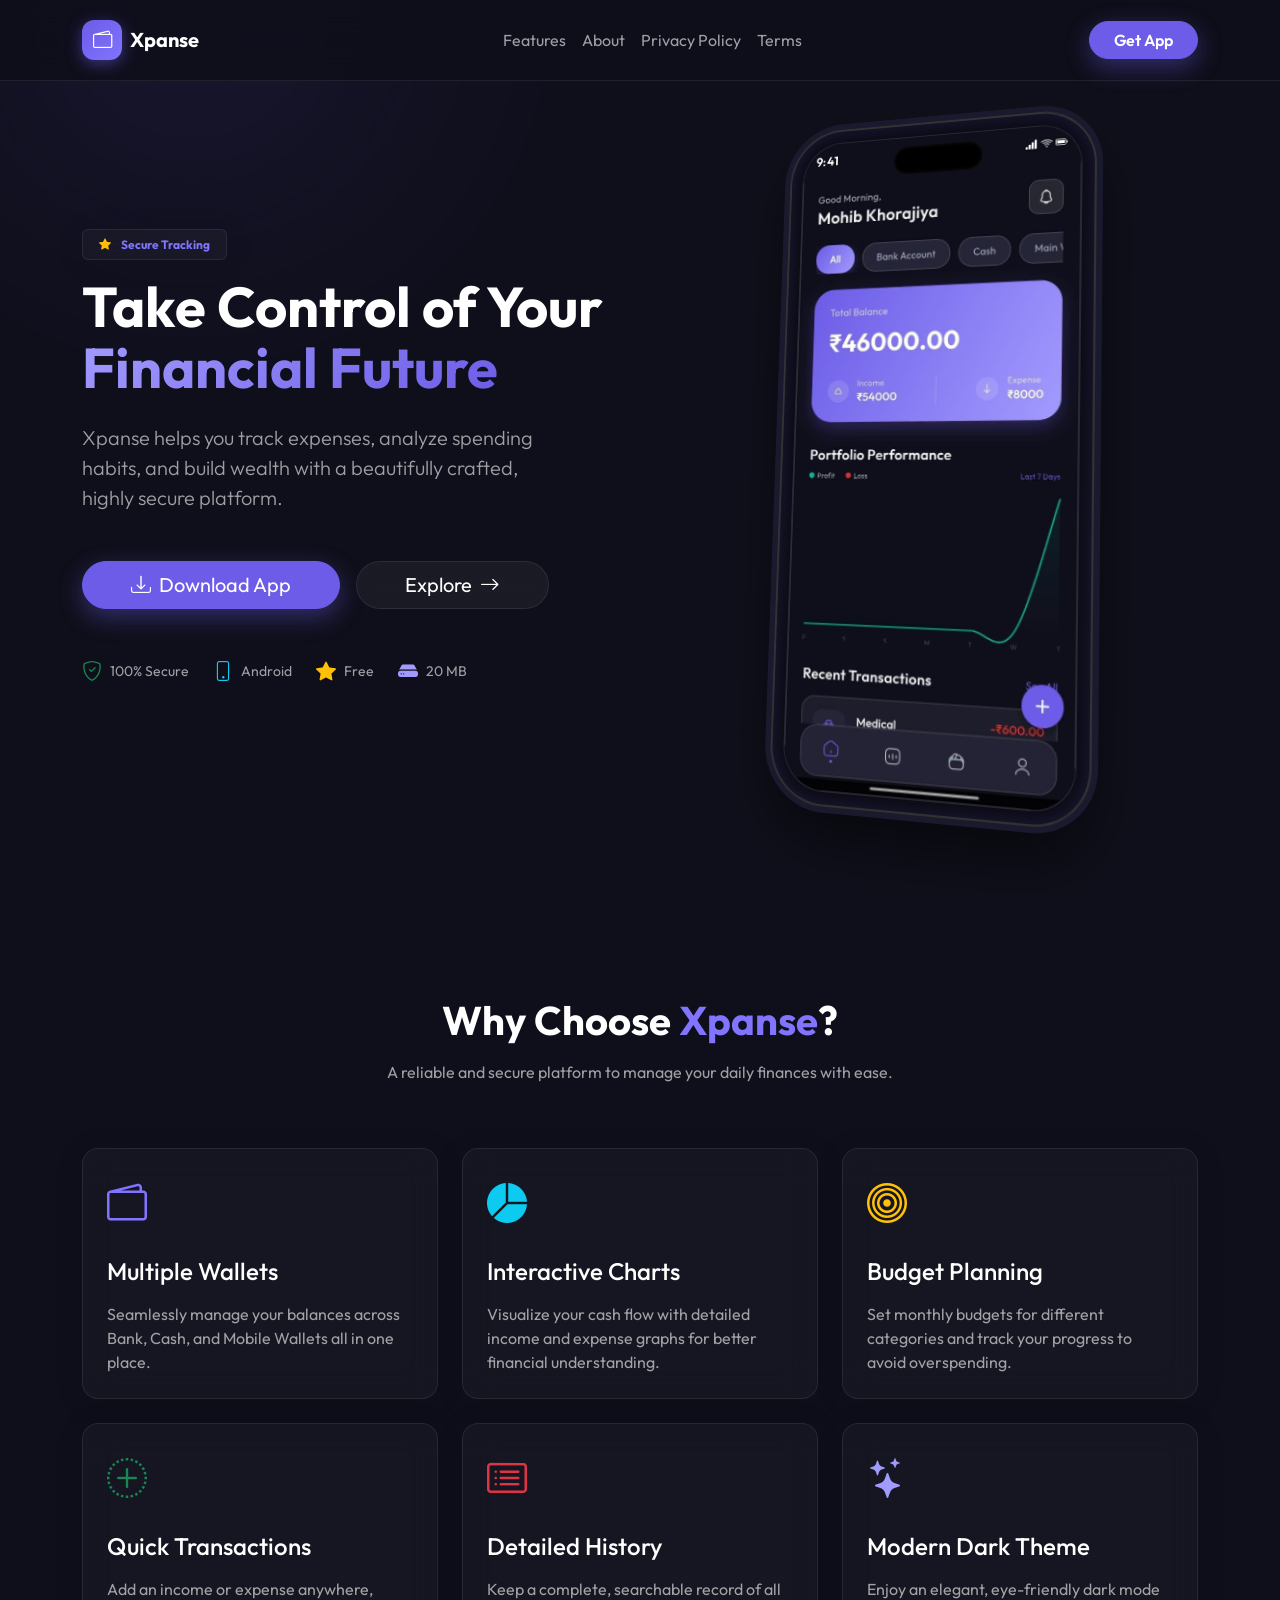
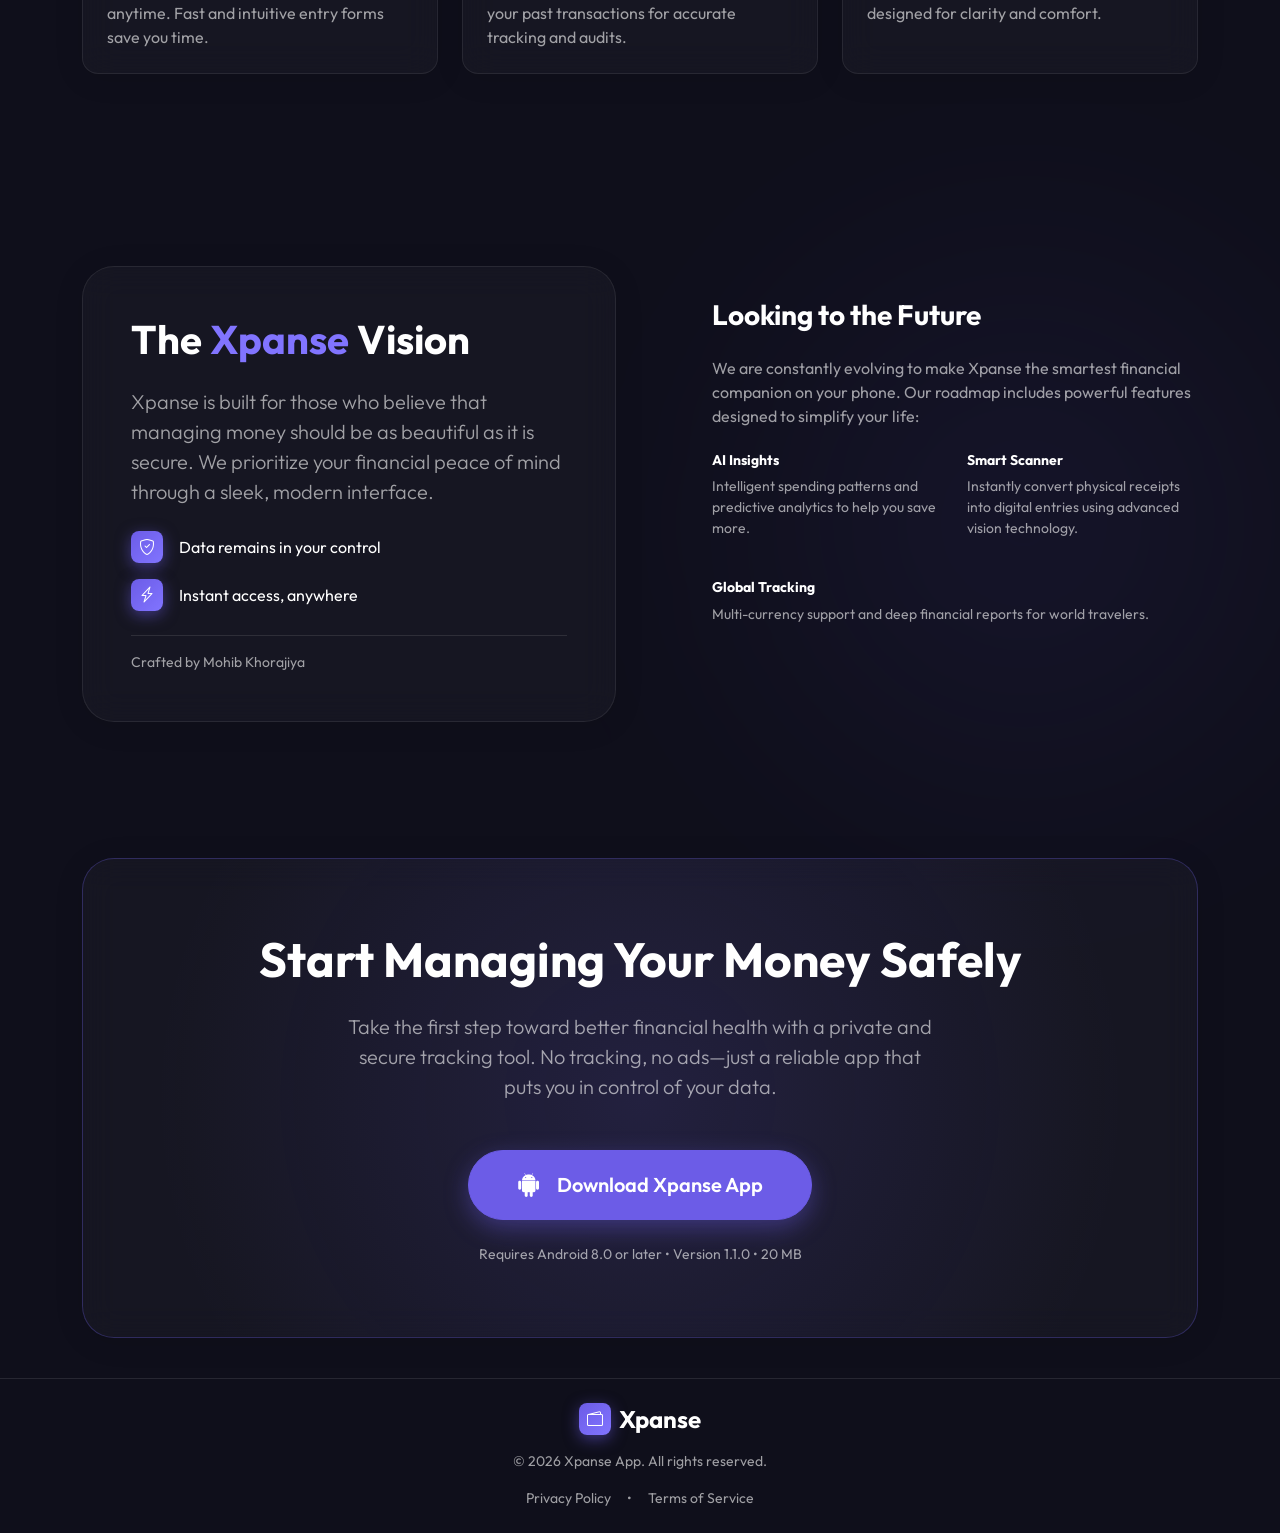
==== commit d9055686: "get app section muve" ====
--- a/index.html
+++ b/index.html
@@ -273,9 +273,9 @@
     </section>
 
     <!-- Download Section -->
-    <section id="download" class="py-5 my-5">
-        <div class="container py-5 text-center reveal-up">
-            <div class="glass-card p-5 rounded-5 position-relative overflow-hidden download-card">
+    <section id="download" class="py-4">
+        <div class="container py-3 text-center reveal-up">
+            <div class="glass-card p-4 p-md-5 rounded-5 position-relative overflow-hidden download-card">
                 <div class="glow-bg position-absolute"></div>
                 <div class="position-relative z-1 pt-4 pb-4">
                     <h2 class="display-5 fw-bold text-white mb-4">Start Managing Your Money Safely</h2>
--- a/style.css
+++ b/style.css
@@ -656,7 +656,12 @@
 
     /* Download section */
     #download .glass-card {
-        padding: 2.5rem 1.5rem !important;
+        padding: 1.5rem 1.25rem !important;
+    }
+
+    #download {
+        padding-top: 1rem !important;
+        padding-bottom: 2rem !important;
     }
 
     #download h2.display-5 {
